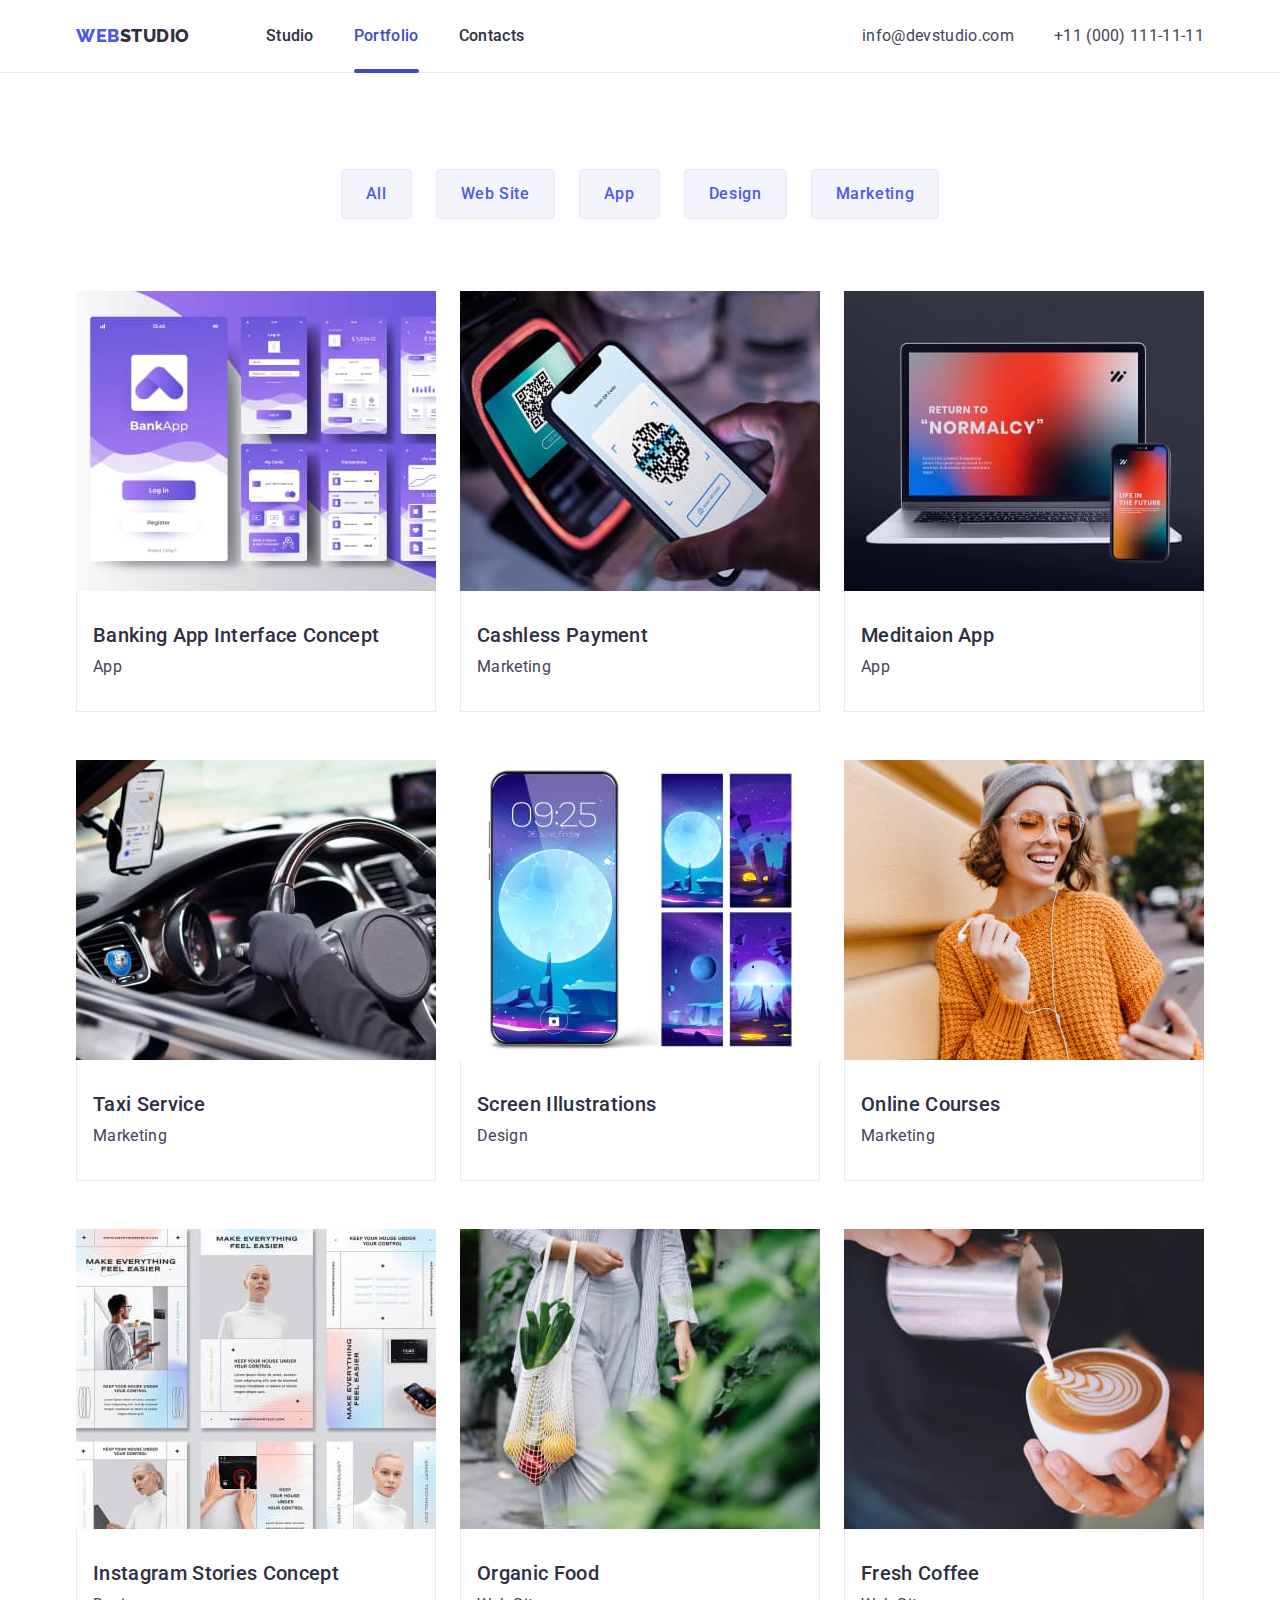
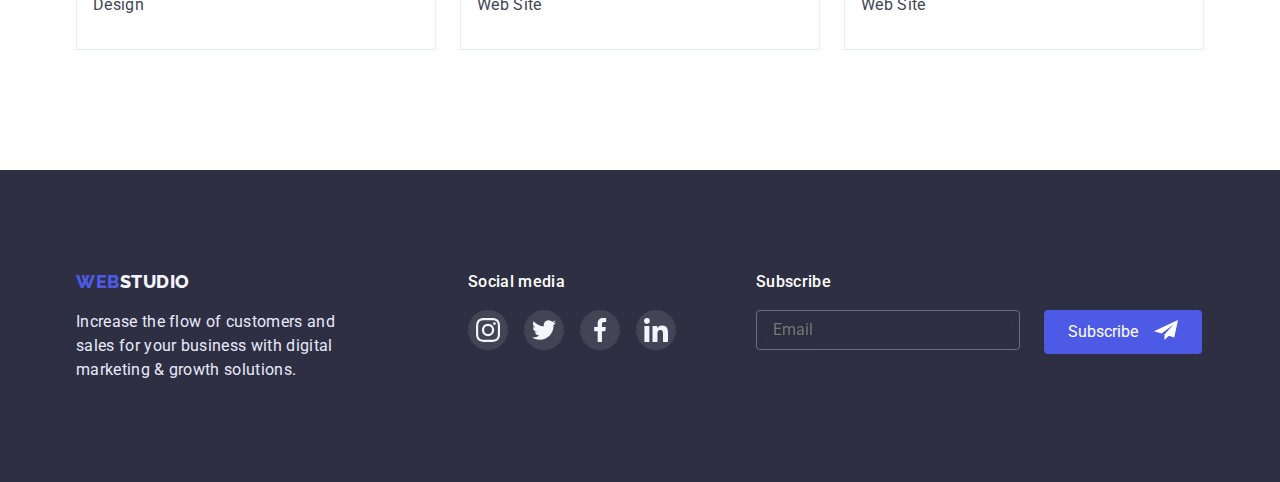
==== portfolio.html @ db81946d "Initial commit" ====
<!DOCTYPE html>
<html lang="en">
  <head>
    <meta charset="UTF-8" />
    <meta http-equiv="X-UA-Compatible" content="IE=edge" />
    <meta name="viewport" content="width=device-width, initial-scale=1.0" />

    <title>Портфоліо</title>

    <!---------- Google Fonts - Roboto, Raleway  ---------->
    <link rel="preconnect" href="https://fonts.googleapis.com" />
    <link rel="preconnect" href="https://fonts.gstatic.com" crossorigin />
    <link
      href="https://fonts.googleapis.com/css2?family=Raleway:wght@800&family=Roboto:wght@400;500;700;900&display=swap"
      rel="stylesheet"
    />
    <!---------- Modern Normalize ---------->
    <link
      rel="stylesheet"
      href="https://cdnjs.cloudflare.com/ajax/libs/modern-normalize/1.1.0/modern-normalize.css"
      integrity="sha512-Y0MM+V6ymRKN2zStTqzQ227DWhhp4Mzdo6gnlRnuaNCbc+YN/ZH0sBCLTM4M0oSy9c9VKiCvd4Jk44aCLrNS5Q=="
      crossorigin="anonymous"
      referrerpolicy="no-referrer"
    />

    <link rel="stylesheet" href="./css/styles.css" />
  </head>
  <body>
    <!---------- Navigation ---------->
    <header class="header">
      <div class="container header-container">
        <nav class="nav">
          <a class="nav-logo link" href="./index.html"
            ><span>Web</span>Studio</a
          >
          <ul class="site-nav list">
            <li><a class="link" href="./index.html">Studio</a></li>
            <li>
              <a class="link current" href="./portfolio.html">Portfolio</a>
            </li>
            <li><a class="link" href="">Contacts</a></li>
          </ul>
        </nav>
        <address class="address">
          <ul class="contacts list">
            <li>
              <a class="link" href="mailto:info@devstudio.com"
                >info@devstudio.com</a
              >
            </li>
            <li>
              <a class="link" href="tel:+110001111111">+11 (000) 111-11-11</a>
            </li>
          </ul>
        </address>
      </div>
    </header>
    <main>
      <!---------- Filter-Projects ---------->
      <section class="portfolio">
        <div class="container portfolio-container">
          <h1 class="visually-hidden section-title">Projects</h1>
          <!---------- Filter ---------->
          <ul class="btn-list list">
            <li class="btn-item">
              <button class="button secondary" type="button">All</button>
            </li>

            <li class="btn-item">
              <button class="button secondary" type="button">Web Site</button>
            </li>

            <li class="btn-item">
              <button class="button secondary" type="button">App</button>
            </li>

            <li class="btn-item">
              <button class="button secondary" type="button">Design</button>
            </li>

            <li class="btn-item">
              <button class="button secondary" type="button">Marketing</button>
            </li>
          </ul>
          <!---------- Projects ---------->
          <ul class="project-list list">
            <li class="item">
              <a class="link" href="">
                <div class="wrap">
                  <img
                    src="./images/portfolio/portfolio-1.jpg"
                    alt="Banking App Interface Concept"
                    width="360"
                  />
                  <p class="wrap-text">
                    14 Stylish and User-Friendly App Design Concepts · Task
                    Manager App · Calorie Tracker App · Exotic Fruit Ecommerce
                    App · Cloud Storage App
                  </p>
                </div>

                <div class="img-info">
                  <h2 class="title">Banking App Interface Concept</h2>
                  <p class="text">App</p>
                </div></a
              >
            </li>

            <li class="item">
              <a class="link" href="">
                <div class="wrap">
                  <img
                    src="./images/portfolio/portfolio-2.jpg"
                    alt="Cashless Payment"
                    width="360"
                  />
                  <p class="wrap-text">
                    14 Stylish and User-Friendly App Design Concepts · Task
                    Manager App · Calorie Tracker App · Exotic Fruit Ecommerce
                    App · Cloud Storage App
                  </p>
                </div>

                <div class="img-info">
                  <h2 class="title">Cashless Payment</h2>
                  <p class="text">Marketing</p>
                </div></a
              >
            </li>

            <li class="item">
              <a class="link" href="">
                <div class="wrap">
                  <img
                    src="./images/portfolio/portfolio-3.jpg"
                    alt="Meditaion App"
                    width="360"
                  />
                  <p class="wrap-text">
                    14 Stylish and User-Friendly App Design Concepts · Task
                    Manager App · Calorie Tracker App · Exotic Fruit Ecommerce
                    App · Cloud Storage App
                  </p>
                </div>

                <div class="img-info">
                  <h2 class="title">Meditaion App</h2>
                  <p class="text">App</p>
                </div></a
              >
            </li>

            <li class="item">
              <a class="link" href="">
                <div class="wrap">
                  <img
                    src="./images/portfolio/portfolio-4.jpg"
                    alt="Taxi Service"
                    width="360"
                  />
                  <p class="wrap-text">
                    14 Stylish and User-Friendly App Design Concepts · Task
                    Manager App · Calorie Tracker App · Exotic Fruit Ecommerce
                    App · Cloud Storage App
                  </p>
                </div>

                <div class="img-info">
                  <h2 class="title">Taxi Service</h2>
                  <p class="text">Marketing</p>
                </div></a
              >
            </li>

            <li class="item">
              <a class="link" href="">
                <div class="wrap">
                  <img
                    src="./images/portfolio/portfolio-5.jpg"
                    alt="Screen Illustrations"
                    width="360"
                  />
                  <p class="wrap-text">
                    14 Stylish and User-Friendly App Design Concepts · Task
                    Manager App · Calorie Tracker App · Exotic Fruit Ecommerce
                    App · Cloud Storage App
                  </p>
                </div>

                <div class="img-info">
                  <h2 class="title">Screen Illustrations</h2>
                  <p class="text">Design</p>
                </div></a
              >
            </li>

            <li class="item">
              <a class="link" href="">
                <div class="wrap">
                  <img
                    src="./images/portfolio/portfolio-6.jpg"
                    alt="Online Courses"
                    width="360"
                  />
                  <p class="wrap-text">
                    14 Stylish and User-Friendly App Design Concepts · Task
                    Manager App · Calorie Tracker App · Exotic Fruit Ecommerce
                    App · Cloud Storage App
                  </p>
                </div>

                <div class="img-info">
                  <h2 class="title">Online Courses</h2>
                  <p class="text">Marketing</p>
                </div></a
              >
            </li>

            <li class="item">
              <a class="link" href="">
                <div class="wrap">
                  <img
                    src="./images/portfolio/portfolio-7.jpg"
                    alt="Instagram Stories Concept"
                    width="360"
                  />
                  <p class="wrap-text">
                    14 Stylish and User-Friendly App Design Concepts · Task
                    Manager App · Calorie Tracker App · Exotic Fruit Ecommerce
                    App · Cloud Storage App
                  </p>
                </div>

                <div class="img-info">
                  <h2 class="title">Instagram Stories Concept</h2>
                  <p class="text">Design</p>
                </div></a
              >
            </li>

            <li class="item">
              <a class="link" href="">
                <div class="wrap">
                  <img
                    src="./images/portfolio/portfolio-8.jpg"
                    alt="Organic Food"
                    width="360"
                  />
                  <p class="wrap-text">
                    14 Stylish and User-Friendly App Design Concepts · Task
                    Manager App · Calorie Tracker App · Exotic Fruit Ecommerce
                    App · Cloud Storage App
                  </p>
                </div>

                <div class="img-info">
                  <h2 class="title">Organic Food</h2>
                  <p class="text">Web Site</p>
                </div></a
              >
            </li>

            <li class="item">
              <a class="link" href="">
                <div class="wrap">
                  <img
                    src="./images/portfolio/portfolio-9.jpg"
                    alt="Fresh Coffee"
                    width="360"
                  />
                  <p class="wrap-text">
                    14 Stylish and User-Friendly App Design Concepts · Task
                    Manager App · Calorie Tracker App · Exotic Fruit Ecommerce
                    App · Cloud Storage App
                  </p>
                </div>

                <div class="img-info">
                  <h2 class="title">Fresh Coffee</h2>
                  <p class="text">Web Site</p>
                </div></a
              >
            </li>
          </ul>
        </div>
      </section>
    </main>
    <!---------- Footer ---------->
    <footer class="footer">
      <div class="container footer-container">
        <div>
          <a href="./index.html" class="footer-logo link"
            ><span>Web</span>Studio</a
          >
          <p class="text">
            Increase the flow of customers and sales for your business with
            digital marketing & growth solutions.
          </p>
        </div>
        <!-- Social Meadi -->
        <div>
          <p class="footer-title">Social media</p>

          <ul class="soc-list-footer list">
            <li class="soc-item">
              <a class="link" href="">
                <svg class="icon-soc" width="24" height="24">
                  <use href="./images/icons.svg#icon-instagram-2"></use>
                </svg>
              </a>
            </li>

            <li class="soc-item">
              <a class="link" href="">
                <svg class="icon-soc" width="24" height="24">
                  <use href="./images/icons.svg#icon-twitter-1"></use>
                </svg>
              </a>
            </li>

            <li class="soc-item">
              <a class="link" href="">
                <svg class="icon-soc" width="24" height="24">
                  <use href="./images/icons.svg#icon-facebook-1"></use>
                </svg>
              </a>
            </li>

            <li class="soc-item">
              <a class="link" href="">
                <svg class="icon-soc" width="24" height="24">
                  <use href="./images/icons.svg#icon-linkedin"></use>
                </svg>
              </a>
            </li>
          </ul>
        </div>
        <!-- Subscrible -->
        <div>
          <form>
            <p class="footer-title">Subscribe</p>
            <label for="email-contact"></label>
            <div class="footer-form">
              <input
                class="footer-contacts"
                type="email"
                id="email-contact"
                placeholder="Email"
                required
              />
              <!-- Button -->
              <button class="footer-btn" type="submit">
                Subscribe
                <span>
                  <svg class="icon-contacts" width="24" height="24">
                    <use href="./images/icons.svg#icon-telegram"></use>
                  </svg>
                </span>
              </button>
            </div>
          </form>
        </div>
      </div>
    </footer>
  </body>
</html>
---- css/styles.css ----
/* Root */
:root {
  /* ----- Active button color ----- */
  --active-color: #404bbf;
  /* --------- Logo color ---------- */
  --logo-color: #4d5ae5;
  --logo-color-one: #2e2f42;
  --logo-color-two: #f4f4fd;
  /* ---------- Nav color ---------- */
  --nav-color: #2e2f42;
  --address-color: #434455;
  /* ----- Button service color ---- */
  --button-studio-color: #ffffff;
  --button-studio-background-color: #4d5ae5;
  --modal-windows: #fcfcfc;
  --modal-close: #e7e9fc;
  --modal-close-active: #404bbf;
  /* ----- Button filter color ----- */
  --button-portfolio-color: #4d5ae5;
  --button-portfolio-background: #f4f4fd;
  --button-portfolio-active-color: #ffffff;
  --border-color: #e7e9fc;
  /* -------- Content color -------- */
  --title-color: #ffffff;
  --title-text-color: #2e2f42;
  --background-team-color: #f4f4fd;
  --background-footer-color: #2e2f42;
  --primary-text-color: #434455;
  --team-list-background: #ffffff;
  --footer-text-color: #e7e9fc;
  --soc-icon-color: #f4f4fd;
  --soc-link-bg: #4d5ae5;
  --customers-br-color: #8e8f99;
  /* Modal */
  --modal-icon-color: #2e2f42;
  --modal-color: #4d5ae5;
  --modal-text-color: #8e8f99;
  /* Animations */
  --anim-duration: 250ms;
  --anim-timing: cubic-bezier(0.4, 0, 0.2, 1);
}

/* ---------- Hidden ---------- */
.visually-hidden {
  position: absolute;
  white-space: nowrap;
  width: 1px;
  height: 1px;
  overflow: hidden;
  border: 0;
  padding: 0;
  clip: rect(0 0 0 0);
  clip-path: inset(50%);
  margin: -1px;
}

/* ----- Studio - Portfolio - Style ----- */
body {
  font-family: 'Roboto', sans-serif;
  color: var(--primary-text-color);
  font-size: 16px;
  line-height: 1.5;
  letter-spacing: 0.02em;
}

p,
h1,
h2,
h3,
h4,
h5,
h6 {
  margin: 0;
}

ul {
  margin: 0;
  padding-left: 0;
}

img {
  display: block;
  height: auto;
  max-width: 100%;
}

.link {
  text-decoration: none;
}

.list {
  list-style: none;
}

/* ----- Studio-Portfolio text styles -----*/
.section-title {
  font-weight: 700;
  font-size: 36px;
  line-height: 1.1;
  text-align: center;
  text-transform: capitalize;
  color: var(--title-text-color);
  margin-bottom: 72px;
}

.title {
  font-weight: 500;
  font-size: 20px;
  line-height: 1.2;
  color: var(--title-text-color);
  margin-bottom: 8px;
}

.text {
  color: var(--primary-text-color);
}

/*---------- Container ----------*/
.container {
  width: 1158px;
  padding: 0px 15px;
  margin: 0px auto;
}

/*---------- Header ----------*/
.header {
  padding-top: 24px;
  padding-bottom: 24px;
  border-bottom: 1px solid var(--border-color);
}

.header-container {
  display: flex;
  align-items: center;
}

.nav {
  display: flex;
  margin-right: auto;
}

/* ---------- logo-Nav ----------- */
.nav-logo > span {
  color: var(--logo-color);
}

.nav-logo {
  font-family: 'Raleway', sans-serif;
  text-transform: uppercase;
  display: flex;
  font-weight: 800;
  font-size: 18px;
  line-height: 1.33;
  letter-spacing: 0.03em;
  color: var(--logo-color-one);
  margin-right: 76px;
}

/* ---------- Navigation ---------- */
.site-nav {
  display: flex;
  font-weight: 500;
  gap: 40px;
}

.site-nav .link {
  display: inline-block;
  position: relative;
  color: var(--nav-color);
  transition-property: color;
  transition-duration: var(--anim-duration);
  transition-timing-function: var(--anim-timing);
}

.site-nav .link:hover,
.site-nav .link:focus,
.site-nav .link.current {
  color: var(--active-color);
}

.site-nav .current::after {
  position: absolute;
  content: '';
  width: 100%;
  height: 4px;
  left: 0px;
  top: 45px;
  background-color: var(--active-color);
  border-radius: 2px;
}
/* ---------- Address ---------- */
.contacts {
  font-style: normal;
  display: flex;
  gap: 40px;
}

.contacts .link {
  color: var(--address-color);
  transition-property: color;
  transition-duration: var(--anim-duration);
  transition-timing-function: var(--anim-timing);
}

.contacts .link:hover,
.contacts .link:focus {
  color: var(--active-color);
}

.contacts .link:active {
  color: var(--active-color);
}

/* ---------- Studio ---------- */
.hero {
  background-color: var(--background-footer-color);
  background-image: linear-gradient(
      rgba(46, 47, 66, 0.7),
      rgba(46, 47, 66, 0.7)
    ),
    url(../images/hero_background.jpg);
  background-repeat: no-repeat;
  background-position: center;
  background-size: cover;
  max-width: 1440px;
  margin-left: auto;
  margin-right: auto;
  padding-top: 188px;
  padding-bottom: 188px;
}

.hero-title {
  font-weight: 700;
  font-size: 56px;
  line-height: 1.1;
  text-align: center;
  margin: 0 auto;
  color: var(--title-color);
  width: 494px;
  margin-bottom: 48px;
}

/* ---------- Studio Button ---------- */
.button.primary {
  font-family: inherit;
  cursor: pointer;
  font-weight: 500;
  line-height: 1.5;
  letter-spacing: 0.04em;
  color: var(--button-studio-color);
  background-color: var(--button-studio-background-color);

  display: flex;
  justify-content: center;
  align-items: center;
  margin: 0 auto;
  border: none;
  width: 169px;
  height: 56px;

  box-shadow: 0px 4px 4px rgba(0, 0, 0, 0.15);
  border-radius: 4px;

  transition-property: background-color;
  transition-duration: var(--anim-duration);
  transition-timing-function: var(--anim-timing);
}

.button.primary:hover,
.button.primary:focus {
  background-color: var(--active-color);
}

/* ---------- Feature ----------- */
.feature {
  padding-top: 120px;
  padding-bottom: 120px;
}

.feature-container .list {
  display: flex;
  flex-wrap: wrap;
  gap: 24px;
}

.feature-list .item {
  width: 264px;
  flex-basis: calc((100% - 72px) / 4);
}

.icon-bg {
  display: flex;
  justify-content: center;
  align-items: center;
  border-radius: 4px;
  margin-bottom: 8px;
  width: 264px;
  height: 112px;
  background-color: var(--background-team-color);
}

/* ---------- Service ------------ */
.service {
  padding-bottom: 120px;
}

.service-container .list {
  display: flex;
  flex-wrap: wrap;
  gap: 24px;
}

.service-list .item {
  border: 1px solid var(--border-color);
  flex-basis: calc((100% - 48px) / 3);
}

/* ----------Our Team ----------- */
.team {
  background-color: var(--background-team-color);
  padding-top: 120px;
  padding-bottom: 120px;
}

.team .text {
  margin-bottom: 8px;
}

.team-list .item {
  background-color: var(--team-list-background);
}

.team-list .img-info {
  text-align: center;
  padding: 32px 16px;
}

.team-container .team-list {
  display: flex;
  flex-wrap: wrap;
  gap: 24px;
}

.team-list .item {
  box-shadow: 0px 1px 6px rgba(46, 47, 66, 0.08),
    0px 1px 1px rgba(46, 47, 66, 0.16), 0px 2px 1px rgba(46, 47, 66, 0.08);
  border-radius: 0px 0px 4px 4px;
  flex-basis: calc((100% - 72px) / 4);
}

/* ---------- Team Social Link ---------- */
.team .soc-list {
  display: flex;
  gap: 24px;
}

.team .soc-item {
  border-radius: 50%;
  background-color: var(--soc-link-bg);
  width: 40px;
  height: 40px;

  transition-property: background-color;
  transition-duration: var(--anim-duration);
  transition-timing-function: var(--anim-timing);
}

.team .link {
  display: flex;
  justify-content: center;
  align-items: center;
  width: 100%;
  height: 100%;
  color: var(--soc-icon-color);
}

.icon-soc-team {
  fill: currentColor;
}

.team .soc-item:focus,
.team .soc-item:hover {
  background-color: var(--active-color);
}

/* ---------- Customers ----------  */
.customers {
  padding-top: 130px;
  padding-bottom: 120px;
}

.customers .section-title {
  margin-bottom: 72px;
}

.customers-container .list {
  display: flex;
  flex-wrap: wrap;
  gap: 24px;
}

.customers-container .item {
  width: calc((100% - 120px) / 6);
}

.customers-container .link {
  display: flex;
  justify-content: center;
  align-items: center;
  width: 168px;
  height: 88px;
  border: 1px solid var(--customers-br-color);
  border-radius: 4px;
  color: var(--customers-br-color);

  transition-property: color, border;
  transition-duration: var(--anim-duration);
  transition-timing-function: var(--anim-timing);
}

.customers-container .icon-company {
  fill: currentColor;
}

.customers-container .link:focus,
.customers-container .link:hover {
  border-color: var(--active-color);
  color: var(--active-color);
}

/* ---------- Portfolio ---------- */
.portfolio {
  padding-top: 96px;
  padding-bottom: 120px;
}

.portfolio-container .btn-list {
  display: flex;
  justify-content: center;
  gap: 24px;
}

/* ---------- Portfolio Buttons ----------*/
.button.secondary {
  font-family: inherit;
  cursor: pointer;
  font-weight: 500;
  letter-spacing: 0.04em;
  color: var(--button-portfolio-color);
  background-color: var(--button-portfolio-background);
  padding: 12px 24px;
  line-height: 1.5;
  border: 1px solid var(--border-color);
  border-radius: 4px;

  transition-property: background-color, color, border;
  transition-duration: var(--anim-duration);
  transition-timing-function: var(--anim-timing);
}

.button.secondary:hover,
.button.secondary:focus {
  color: var(--button-portfolio-active-color);
  background-color: var(--active-color);
  border: 1px solid var(--active-color);
  box-shadow: 0px 3px 1px rgba(0, 0, 0, 0.1), 0px 2px 1px rgba(0, 0, 0, 0.08),
    0px 2px 2px rgba(0, 0, 0, 0.12);
}

.btn-list {
  margin-bottom: 72px;
}

/* ---------- Projects ---------- */
.project-list .img-info {
  padding: 32px 16px;
  border: 1px solid var(--border-color);
  border-top: none;
}

.portfolio-container .project-list {
  display: flex;
  flex-wrap: wrap;
  row-gap: 48px;
  column-gap: 24px;
}

.project-list .item {
  position: relative;
  flex-basis: calc((100% - 48px) / 3);
}

.project-list .link:focus,
.project-list .link:hover {
  display: block;
  box-shadow: 0px 1px 6px rgba(46, 47, 66, 0.08),
    0px 1px 1px rgba(46, 47, 66, 0.16), 0px 2px 1px rgba(46, 47, 66, 0.08);
}

/* Wrap-Text */
.project-list .item:hover .wrap-text {
  transform: translateY(0);
}

.project-list .wrap {
  position: relative;
  overflow: hidden;
}

.project-list .wrap-text {
  position: absolute;
  font-size: 16px;
  line-height: 1.5;
  letter-spacing: 0.02em;
  color: #f4f4fd;
  background-color: #4d5ae5;
  top: 0;
  height: 100%;
  padding: 40px 32px;

  transform: translateY(100%);
  transition-property: transform;
  transition-duration: var(--anim-duration);
  transition-timing-function: var(--anim-timing);
  overflow: auto;
}

/* Footer-container */
.footer {
  background-color: var(--background-footer-color);
  padding-top: 100px;
  padding-bottom: 100px;
}

.footer-container {
  display: flex;
}

/* ----------- Logo-Footer ---------- */
.footer-logo > span {
  color: var(--logo-color);
}

.footer-logo {
  font-family: 'Raleway';
  text-transform: uppercase;
  display: flex;
  font-weight: 800;
  font-size: 18px;
  line-height: 1.33;
  letter-spacing: 0.03em;
  color: var(--logo-color-two);
  margin-bottom: 16px;
}

/* ---------- Text-info ---------- */
.footer .text {
  width: 264px;
  color: var(--footer-text-color);
  margin-right: 128px;
}

.footer-title {
  font-weight: 500;
  letter-spacing: 0.02em;
  color: var(--title-color);
  margin-bottom: 16px;
}

/* ---------- Social-link ---------- */
.footer .soc-list-footer {
  display: flex;
  gap: 16px;
  margin-right: 80px;
}

.footer .soc-item {
  border-radius: 50%;
  background-color: rgba(255, 255, 255, 0.1);
  width: 40px;
  height: 40px;

  transition-property: background-color;
  transition-duration: var(--anim-duration);
  transition-timing-function: var(--anim-timing);
}

.soc-list-footer .link {
  display: flex;
  justify-content: center;
  align-items: center;
  width: 100%;
  height: 100%;
  color: var(--soc-icon-color);
}

.icon-soc {
  fill: currentColor;
}

.footer .soc-item:focus,
.footer .soc-item:hover {
  background: #31d0aa;
}

.footer-form {
  display: flex;
}
.footer-contacts {
  background-color: transparent;
  width: 264px;
  height: 40px;
  border: 1px solid rgba(255, 255, 255, 0.3);
  filter: drop-shadow(0px 4px 4px rgba(0, 0, 0, 0.15));
  border-radius: 4px;
  outline: transparent;
  color: var(--title-color);
  padding: 8px 16px;

  margin-right: 24px;
}

.footer-btn {
  display: flex;
  align-items: center;
  padding: 8px 24px;
  gap: 16px;
  background: #4d5ae5;
  border-radius: 4px;
  border: none;
  color: var(--button-studio-color);
  transition-property: background-color;
  transition-duration: var(--anim-duration);
  transition-timing-function: var(--anim-timing);
}

.icon-contacts {
  fill: var(--button-studio-color);
}

.footer-btn:focus,
.footer-btn:hover {
  background-color: var(--active-color);
}

/* ---------- Backdrop-Modal ---------- */
.backdrop {
  position: fixed;
  top: 0;
  width: 100%;
  height: 100%;
  background: rgba(46, 47, 66, 0.4);

  transition-property: opacity, visibility;
  transition-duration: var(--anim-duration);
  transition-timing-function: var(--anim-timing);
}

.modal {
  position: absolute;
  top: 50%;
  left: 50%;
  width: 408px;
  min-height: 576px;
  background-color: var(--modal-windows);
  box-shadow: 0px 1px 1px rgba(0, 0, 0, 0.14), 0px 1px 3px rgba(0, 0, 0, 0.12),
    0px 2px 1px rgba(0, 0, 0, 0.2);
  border-radius: 4px;
  padding: 24px;

  transform: translate(-50%, -50%);
  transition-property: transform;
  transition-duration: var(--anim-duration);
  transition-timing-function: var(--anim-timing);
}

.backdrop.is-hidden .modal {
  transform: translate(-180%, -50%);
}

/* ----- Modal-Close ----- */
.modal-close {
  width: 24px;
  height: 24px;
  background-color: var(--modal-close);
  border: 1px solid rgba(0, 0, 0, 0.1);
  border-radius: 50%;
  display: flex;
  align-items: center;
  justify-content: center;
  margin-left: auto;
  padding: 0;

  margin-bottom: 24px;
}

.modal-close-icon {
  fill: currentColor;
}

.modal-close:is(:focus, :hover) {
  cursor: pointer;
  color: var(--button-portfolio-active-color);
  background-color: var(--modal-close-active);

  transition-property: background-color, color;
  transition-duration: var(--anim-duration);
  transition-timing-function: var(--anim-timing);
}

.is-hidden {
  opacity: 0;
  visibility: hidden;
  pointer-events: none;
}

/* ----- Modal Form ----- */
.modal-form {
  display: flex;
  flex-direction: column;
}

.modal-title {
  font-weight: 500;
  text-align: center;
  color: var(--title-text-color);
  margin-bottom: 16px;
}

.text-input {
  display: inline-block;
  font-size: 12px;
  line-height: 1.16;
  letter-spacing: 0.01em;
  color: var(--modal-text-color);
  margin-bottom: 4px;
}

.modal-wrap {
  position: relative;
  display: block;
  margin-bottom: 8px;
}

.modal-input {
  width: 100%;
  height: 40px;
  border: 1px solid rgba(33, 33, 33, 0.2);
  border-radius: 4px;
  background-color: transparent;
  padding-left: 38px;
  outline: none;
  transition-property: border;
  transition-duration: var(--anim-duration);
  transition-timing-function: var(--anim-timing);
}

.modal-input:focus {
  border: 1px solid var(--modal-color);
}

.modal-input:focus + .icon-input {
  fill: var(--modal-color);
}

.icon-input {
  position: absolute;
  left: 16px;
  top: 50%;
  transform: translateY(-50%);
  cursor: pointer;
  fill: var(--modal-icon-color);
}

.textarea-comment {
  height: 120px;
  resize: none;
  padding: 8px 12px;
  font-size: 12px;
  line-height: 1.16;
  letter-spacing: 0.04em;
  outline: transparent;
}

.textarea-comment::placeholder {
  color: rgba(117, 117, 117, 0.5);
}

.check-text {
  display: flex;
  align-items: center;
  font-size: 12px;
  line-height: 1.16;
  letter-spacing: 0.04em;
  color: #757575;
}

.check-text span {
  display: flex;
  align-items: center;
  justify-content: center;
  width: 16px;
  height: 16px;
  border: 1.25px solid #2e2f42;
  border-radius: 2px;
  margin-right: 8px;
  fill: transparent;
}
.input-check:checked + .check-text span {
  background-color: var(--active-color);
  border: none;
  fill: #f4f4fd;
}

.check-link {
  margin-left: 3px;
}

/* ----- Modal Form Button ----- */
.form-btn {
  font-family: inherit;
  cursor: pointer;
  font-weight: 500;
  letter-spacing: 0.04em;
  color: var(--button-studio-color);
  background-color: var(--button-studio-background-color);

  display: flex;
  justify-content: center;
  align-items: center;
  margin: 24px auto 0;
  border: none;
  width: 169px;
  height: 56px;

  box-shadow: 0px 4px 4px rgba(0, 0, 0, 0.15);
  border-radius: 4px;

  transition-property: background-color;
  transition-duration: var(--anim-duration);
  transition-timing-function: var(--anim-timing);
}

.form-bnt:focus,
.form-btn:hover {
  background-color: var(--active-color);
}
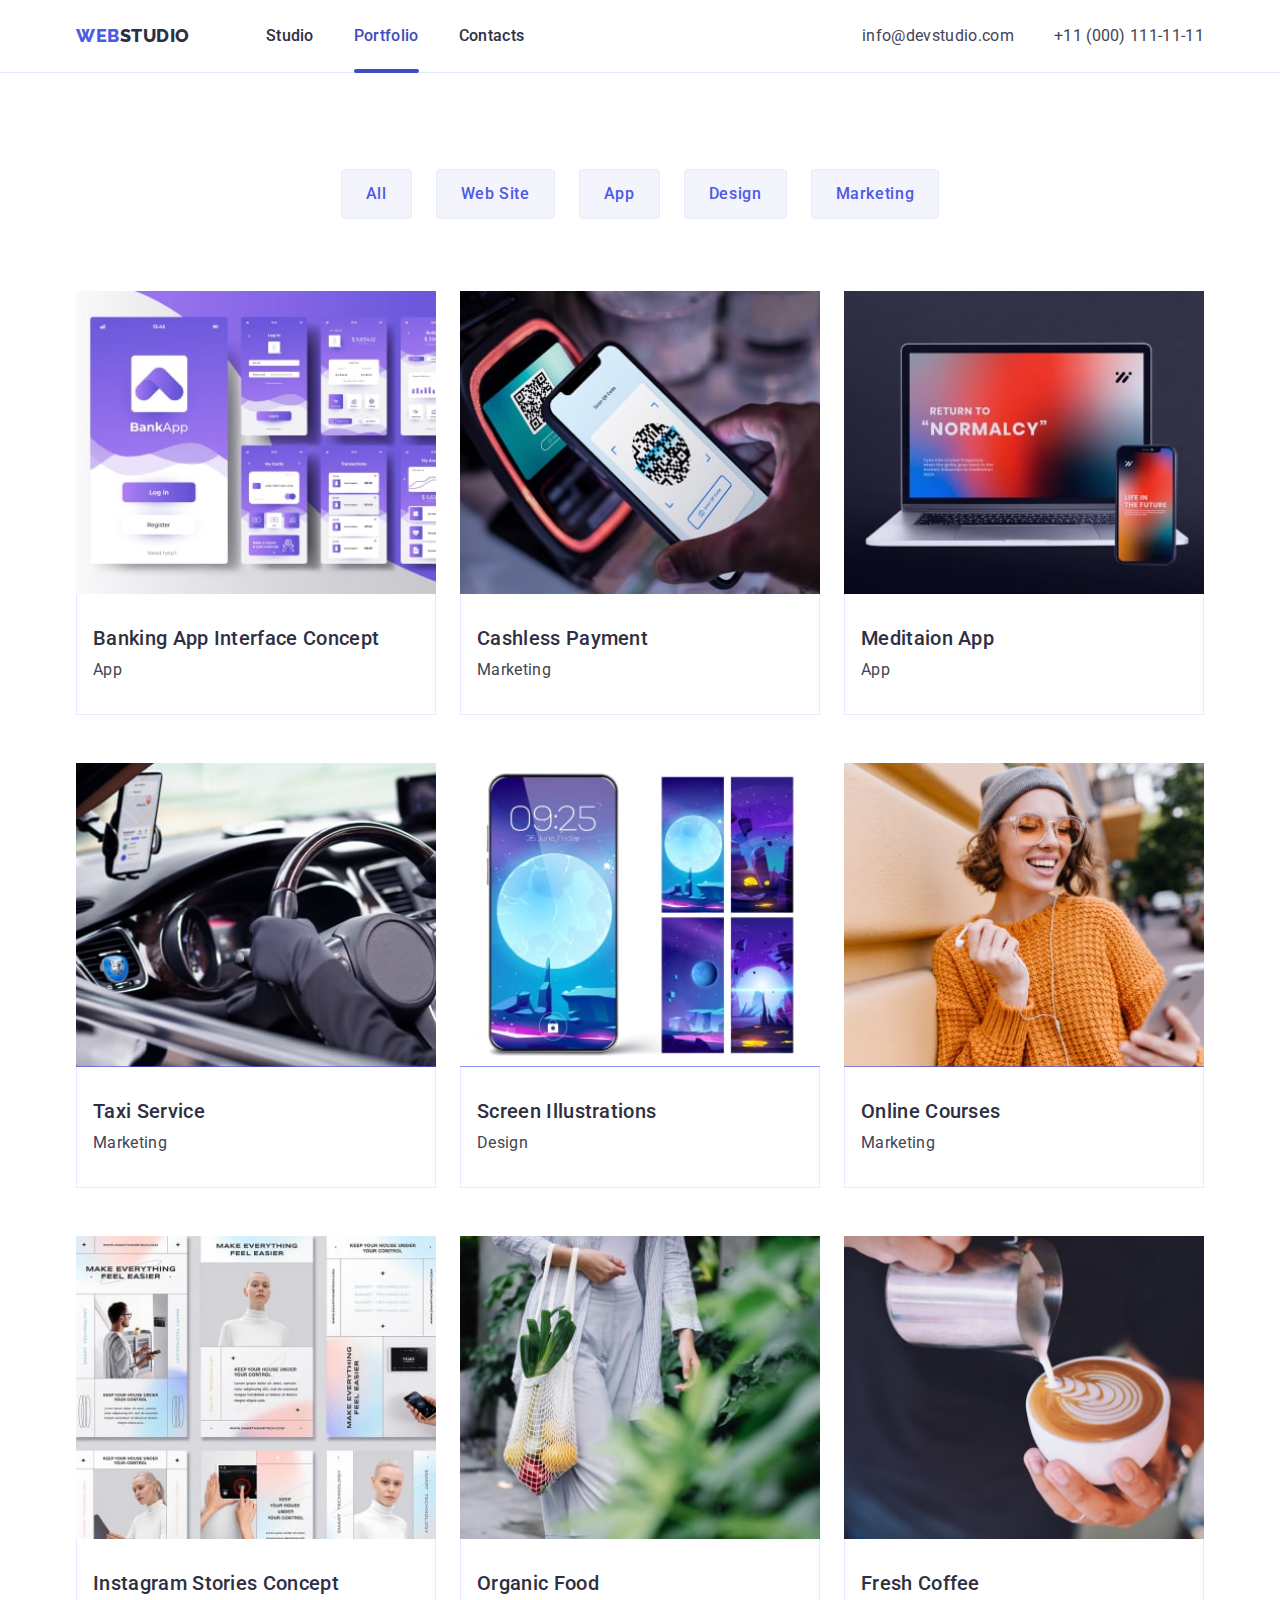
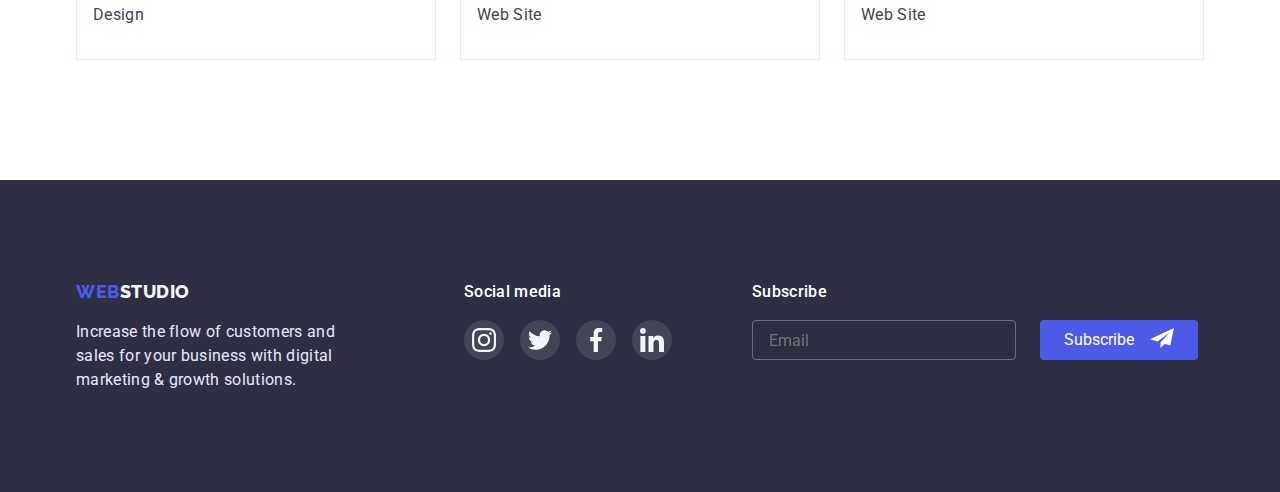
==== commit 83eac8f3: "#	new file:   css/media.css #	modified:   css/styles.css #	new file:   images/hero_background_mobile" ====
--- a/portfolio.html
+++ b/portfolio.html
@@ -24,17 +24,26 @@
     />
 
     <link rel="stylesheet" href="./css/styles.css" />
+    <link rel="stylesheet" href="./css/media.css" />
   </head>
   <body>
     <!---------- Navigation ---------->
     <header class="header">
       <div class="container header-container">
         <nav class="nav">
-          <a class="nav-logo link" href="./index.html"
-            ><span>Web</span>Studio</a
+          <a href="./index.html" class="nav-logo link">
+            <span>Web</span>Studio</a
           >
+          <button type="button" class="mob-menu-open" data-mobile-open>
+            <svg class="icon-mobile" width="29.5" height="18.6">
+              <use href="./images/icons.svg#icon-mobile"></use>
+            </svg>
+          </button>
+
           <ul class="site-nav list">
-            <li><a class="link" href="./index.html">Studio</a></li>
+            <li>
+              <a class="link" href="./index.html">Studio</a>
+            </li>
             <li>
               <a class="link current" href="./portfolio.html">Portfolio</a>
             </li>
@@ -53,6 +62,76 @@
             </li>
           </ul>
         </address>
+      </div>
+      <!-- Mobile-Menu -->
+      <div class="mob-menu is-hidden" data-mobile>
+        <!-- Nav -->
+        <div class="mob-container">
+          <div>
+            <button type="button" class="mob-close" data-mobile-close>
+              <svg class="modal-close-icon" width="8" height="8">
+                <use href="./images/icons.svg#icon-close-black"></use>
+              </svg>
+            </button>
+            <ul class="mob-nav list">
+              <li>
+                <a class="link" href="./index.html">Studio</a>
+              </li>
+              <li>
+                <a class="link current" href="./portfolio.html">Portfolio</a>
+              </li>
+              <li><a class="link" href="">Contacts</a></li>
+            </ul>
+          </div>
+          <div>
+            <ul class="mob-contacts list">
+              <li class="item">
+                <a class="link tel" href="tel:+110001111111"
+                  >+11 (000) 111-11-11</a
+                >
+              </li>
+              <li class="item">
+                <a class="link mail" href="mailto:info@devstudio.com"
+                  >info@devstudio.com</a
+                >
+              </li>
+            </ul>
+
+            <ul class="mob-soc-list list">
+              <li class="mob-soc-item">
+                <a class="link" href="">
+                  <svg class="mob-icon-soc" width="24" height="24">
+                    <use href="./images/icons.svg#icon-instagram-2"></use>
+                  </svg>
+                </a>
+              </li>
+
+              <li class="mob-soc-item">
+                <a class="link" href="">
+                  <svg class="mob-icon-soc" width="24" height="24">
+                    <use href="./images/icons.svg#icon-twitter-1"></use>
+                  </svg>
+                </a>
+              </li>
+
+              <li class="mob-soc-item">
+                <a class="link" href="">
+                  <svg class="mob-icon-soc" width="24" height="24">
+                    <use href="./images/icons.svg#icon-facebook-1"></use>
+                  </svg>
+                </a>
+              </li>
+
+              <li class="mob-soc-item">
+                <a class="link" href="">
+                  <svg class="mob-icon-soc" width="24" height="24">
+                    <use href="./images/icons.svg#icon-linkedin"></use>
+                  </svg>
+                </a>
+              </li>
+            </ul>
+          </div>
+        </div>
       </div>
     </header>
     <main>
@@ -87,11 +166,34 @@
             <li class="item">
               <a class="link" href="">
                 <div class="wrap">
-                  <img
-                    src="./images/portfolio/portfolio-1.jpg"
-                    alt="Banking App Interface Concept"
-                    width="360"
-                  />
+                  <picture>
+                    <source
+                      srcset="
+                        ./images/portfolio/mobile/portfolio-mobile-1.jpg 1x,
+                        ./images/portfolio/mobile/portfolio-mobile-1.jpg 2x
+                      "
+                      media="(max-width: 767px)"
+                    />
+                    <source
+                      srcset="
+                        ./images/portfolio/tablet/portfolio-tablet-1.jpg 1x,
+                        ./images/portfolio/tablet/portfolio-tablet-1.jpg 2x
+                      "
+                      media="(min-width: 768px)"
+                    />
+                    <source
+                      srcset="
+                        ./images/portfolio/portfolio-1.jpg    1x,
+                        ./images/portfolio/portfolio-1-2x.jpg 2x
+                      "
+                      media="(min-width: 1200px)"
+                    />
+                    <img
+                      src="./images/portfolio/portfolio-1.jpg"
+                      alt="Banking App Interface Concept"
+                      width="360"
+                    />
+                  </picture>
                   <p class="wrap-text">
                     14 Stylish and User-Friendly App Design Concepts · Task
                     Manager App · Calorie Tracker App · Exotic Fruit Ecommerce
@@ -109,11 +211,34 @@
             <li class="item">
               <a class="link" href="">
                 <div class="wrap">
-                  <img
-                    src="./images/portfolio/portfolio-2.jpg"
-                    alt="Cashless Payment"
-                    width="360"
-                  />
+                  <picture>
+                    <source
+                      srcset="
+                        ./images/portfolio/mobile/portfolio-mobile-2.jpg    1x,
+                        ./images/portfolio/mobile/portfolio-mobile-2-2x.jpg 2x
+                      "
+                      media="(max-width: 767px)"
+                    />
+                    <source
+                      srcset="
+                        ./images/portfolio/tablet/portfolio-tablet-2.jpg    1x,
+                        ./images/portfolio/tablet/portfolio-tablet-2-2x.jpg 2x
+                      "
+                      media="(min-width: 768px)"
+                    />
+                    <source
+                      srcset="
+                        ./images/portfolio/portfolio-2.jpg    1x,
+                        ./images/portfolio/portfolio-2-2x.jpg 2x
+                      "
+                      media="(min-width: 1200px)"
+                    />
+                    <img
+                      src="./images/portfolio/portfolio-2.jpg"
+                      alt="Banking App Interface Concept"
+                      width="360"
+                    />
+                  </picture>
                   <p class="wrap-text">
                     14 Stylish and User-Friendly App Design Concepts · Task
                     Manager App · Calorie Tracker App · Exotic Fruit Ecommerce
@@ -131,11 +256,34 @@
             <li class="item">
               <a class="link" href="">
                 <div class="wrap">
-                  <img
-                    src="./images/portfolio/portfolio-3.jpg"
-                    alt="Meditaion App"
-                    width="360"
-                  />
+                  <picture>
+                    <source
+                      srcset="
+                        ./images/portfolio/mobile/portfolio-mobile-3.jpg    1x,
+                        ./images/portfolio/mobile/portfolio-mobile-3-2x.jpg 2x
+                      "
+                      media="(max-width: 767px)"
+                    />
+                    <source
+                      srcset="
+                        ./images/portfolio/tablet/portfolio-tablet-3.jpg    1x,
+                        ./images/portfolio/tablet/portfolio-tablet-3-2x.jpg 2x
+                      "
+                      media="(min-width: 768px)"
+                    />
+                    <source
+                      srcset="
+                        ./images/portfolio/portfolio-3.jpg    1x,
+                        ./images/portfolio/portfolio-3-2x.jpg 2x
+                      "
+                      media="(min-width: 1200px)"
+                    />
+                    <img
+                      src="./images/portfolio/portfolio-3.jpg"
+                      alt="Banking App Interface Concept"
+                      width="360"
+                    />
+                  </picture>
                   <p class="wrap-text">
                     14 Stylish and User-Friendly App Design Concepts · Task
                     Manager App · Calorie Tracker App · Exotic Fruit Ecommerce
@@ -153,11 +301,34 @@
             <li class="item">
               <a class="link" href="">
                 <div class="wrap">
-                  <img
-                    src="./images/portfolio/portfolio-4.jpg"
-                    alt="Taxi Service"
-                    width="360"
-                  />
+                  <picture>
+                    <source
+                      srcset="
+                        ./images/portfolio/mobile/portfolio-mobile-4.jpg    1x,
+                        ./images/portfolio/mobile/portfolio-mobile-4-2x.jpg 2x
+                      "
+                      media="(max-width: 767px)"
+                    />
+                    <source
+                      srcset="
+                        ./images/portfolio/tablet/portfolio-tablet-4.jpg    1x,
+                        ./images/portfolio/tablet/portfolio-tablet-4-2x.jpg 2x
+                      "
+                      media="(min-width: 768px)"
+                    />
+                    <source
+                      srcset="
+                        ./images/portfolio/portfolio-4.jpg    1x,
+                        ./images/portfolio/portfolio-4-2x.jpg 2x
+                      "
+                      media="(min-width: 1200px)"
+                    />
+                    <img
+                      src="./images/portfolio/portfolio-4.jpg"
+                      alt="Banking App Interface Concept"
+                      width="360"
+                    />
+                  </picture>
                   <p class="wrap-text">
                     14 Stylish and User-Friendly App Design Concepts · Task
                     Manager App · Calorie Tracker App · Exotic Fruit Ecommerce
@@ -175,11 +346,34 @@
             <li class="item">
               <a class="link" href="">
                 <div class="wrap">
-                  <img
-                    src="./images/portfolio/portfolio-5.jpg"
-                    alt="Screen Illustrations"
-                    width="360"
-                  />
+                  <picture>
+                    <source
+                      srcset="
+                        ./images/portfolio/mobile/portfolio-mobile-5.jpg    1x,
+                        ./images/portfolio/mobile/portfolio-mobile-5-2x.jpg 2x
+                      "
+                      media="(max-width: 767px)"
+                    />
+                    <source
+                      srcset="
+                        ./images/portfolio/tablet/portfolio-tablet-5.jpg    1x,
+                        ./images/portfolio/tablet/portfolio-tablet-5-2x.jpg 2x
+                      "
+                      media="(min-width: 768px)"
+                    />
+                    <source
+                      srcset="
+                        ./images/portfolio/portfolio-5.jpg    1x,
+                        ./images/portfolio/portfolio-5-2x.jpg 2x
+                      "
+                      media="(min-width: 1200px)"
+                    />
+                    <img
+                      src="./images/portfolio/portfolio-5.jpg"
+                      alt="Banking App Interface Concept"
+                      width="360"
+                    />
+                  </picture>
                   <p class="wrap-text">
                     14 Stylish and User-Friendly App Design Concepts · Task
                     Manager App · Calorie Tracker App · Exotic Fruit Ecommerce
@@ -197,11 +391,34 @@
             <li class="item">
               <a class="link" href="">
                 <div class="wrap">
-                  <img
-                    src="./images/portfolio/portfolio-6.jpg"
-                    alt="Online Courses"
-                    width="360"
-                  />
+                  <picture>
+                    <source
+                      srcset="
+                        ./images/portfolio/mobile/portfolio-mobile-6.jpg    1x,
+                        ./images/portfolio/mobile/portfolio-mobile-6-2x.jpg 2x
+                      "
+                      media="(max-width: 767px)"
+                    />
+                    <source
+                      srcset="
+                        ./images/portfolio/tablet/portfolio-tablet-6.jpg    1x,
+                        ./images/portfolio/tablet/portfolio-tablet-6-2x.jpg 2x
+                      "
+                      media="(min-width: 768px)"
+                    />
+                    <source
+                      srcset="
+                        ./images/portfolio/portfolio-6.jpg    1x,
+                        ./images/portfolio/portfolio-6-2x.jpg 2x
+                      "
+                      media="(min-width: 1200px)"
+                    />
+                    <img
+                      src="./images/portfolio/portfolio-6.jpg"
+                      alt="Banking App Interface Concept"
+                      width="360"
+                    />
+                  </picture>
                   <p class="wrap-text">
                     14 Stylish and User-Friendly App Design Concepts · Task
                     Manager App · Calorie Tracker App · Exotic Fruit Ecommerce
@@ -219,11 +436,34 @@
             <li class="item">
               <a class="link" href="">
                 <div class="wrap">
-                  <img
-                    src="./images/portfolio/portfolio-7.jpg"
-                    alt="Instagram Stories Concept"
-                    width="360"
-                  />
+                  <picture>
+                    <source
+                      srcset="
+                        ./images/portfolio/mobile/portfolio-mobile-7.jpg    1x,
+                        ./images/portfolio/mobile/portfolio-mobile-7-2x.jpg 2x
+                      "
+                      media="(max-width: 767px)"
+                    />
+                    <source
+                      srcset="
+                        ./images/portfolio/tablet/portfolio-tablet-7.jpg    1x,
+                        ./images/portfolio/tablet/portfolio-tablet-7-2x.jpg 2x
+                      "
+                      media="(min-width: 768px)"
+                    />
+                    <source
+                      srcset="
+                        ./images/portfolio/portfolio-7.jpg    1x,
+                        ./images/portfolio/portfolio-7-2x.jpg 2x
+                      "
+                      media="(min-width: 1200px)"
+                    />
+                    <img
+                      src="./images/portfolio/portfolio-7.jpg"
+                      alt="Banking App Interface Concept"
+                      width="360"
+                    />
+                  </picture>
                   <p class="wrap-text">
                     14 Stylish and User-Friendly App Design Concepts · Task
                     Manager App · Calorie Tracker App · Exotic Fruit Ecommerce
@@ -241,11 +481,34 @@
             <li class="item">
               <a class="link" href="">
                 <div class="wrap">
-                  <img
-                    src="./images/portfolio/portfolio-8.jpg"
-                    alt="Organic Food"
-                    width="360"
-                  />
+                  <picture>
+                    <source
+                      srcset="
+                        ./images/portfolio/mobile/portfolio-mobile-8.jpg    1x,
+                        ./images/portfolio/mobile/portfolio-mobile-8-2x.jpg 2x
+                      "
+                      media="(max-width: 767px)"
+                    />
+                    <source
+                      srcset="
+                        ./images/portfolio/tablet/portfolio-tablet-8.jpg    1x,
+                        ./images/portfolio/tablet/portfolio-tablet-8-2x.jpg 2x
+                      "
+                      media="(min-width: 768px)"
+                    />
+                    <source
+                      srcset="
+                        ./images/portfolio/portfolio-8.jpg    1x,
+                        ./images/portfolio/portfolio-8-2x.jpg 2x
+                      "
+                      media="(min-width: 1200px)"
+                    />
+                    <img
+                      src="./images/portfolio/portfolio-8.jpg"
+                      alt="Banking App Interface Concept"
+                      width="360"
+                    />
+                  </picture>
                   <p class="wrap-text">
                     14 Stylish and User-Friendly App Design Concepts · Task
                     Manager App · Calorie Tracker App · Exotic Fruit Ecommerce
@@ -263,11 +526,34 @@
             <li class="item">
               <a class="link" href="">
                 <div class="wrap">
-                  <img
-                    src="./images/portfolio/portfolio-9.jpg"
-                    alt="Fresh Coffee"
-                    width="360"
-                  />
+                  <picture>
+                    <source
+                      srcset="
+                        ./images/portfolio/mobile/portfolio-mobile-9.jpg    1x,
+                        ./images/portfolio/mobile/portfolio-mobile-9-2x.jpg 2x
+                      "
+                      media="(max-width: 767px)"
+                    />
+                    <source
+                      srcset="
+                        ./images/portfolio/tablet/portfolio-tablet-9.jpg    1x,
+                        ./images/portfolio/tablet/portfolio-tablet-9-2x.jpg 2x
+                      "
+                      media="(min-width: 768px)"
+                    />
+                    <source
+                      srcset="
+                        ./images/portfolio/portfolio-9.jpg    1x,
+                        ./images/portfolio/portfolio-9-2x.jpg 2x
+                      "
+                      media="(min-width: 1200px)"
+                    />
+                    <img
+                      src="./images/portfolio/portfolio-9.jpg"
+                      alt="Banking App Interface Concept"
+                      width="360"
+                    />
+                  </picture>
                   <p class="wrap-text">
                     14 Stylish and User-Friendly App Design Concepts · Task
                     Manager App · Calorie Tracker App · Exotic Fruit Ecommerce
@@ -362,5 +648,8 @@
         </div>
       </div>
     </footer>
+
+    <!-- Modal Mobile -->
+    <script src="./js/mobile-menu.js"></script>
   </body>
 </html>
--- a/css/styles.css
+++ b/css/styles.css
@@ -117,7 +117,7 @@
 
 /*---------- Container ----------*/
 .container {
-  width: 1158px;
+  width: 100%;
   padding: 0px 15px;
   margin: 0px auto;
 }
@@ -132,6 +132,7 @@
 .header-container {
   display: flex;
   align-items: center;
+  position: relative;
 }
 
 .nav {
@@ -157,8 +158,9 @@
 }
 
 /* ---------- Navigation ---------- */
+
 .site-nav {
-  display: flex;
+  display: none;
   font-weight: 500;
   gap: 40px;
 }
@@ -196,6 +198,7 @@
 }
 
 .contacts .link {
+  display: none;
   color: var(--address-color);
   transition-property: color;
   transition-duration: var(--anim-duration);
@@ -209,6 +212,143 @@
 
 .contacts .link:active {
   color: var(--active-color);
+}
+/* ---------- Mobile Menu ---------- */
+.mob-menu {
+  position: fixed;
+  display: flex;
+  justify-content: space-around;
+  top: 0;
+  width: 100%;
+  height: 100%;
+  background: #ffffff;
+  z-index: 1;
+}
+.mob-menu > .mob-container {
+  height: 100%;
+  display: flex;
+  flex-direction: column;
+  justify-content: space-between;
+}
+.mob-menu-open {
+  background-color: transparent;
+  border: none;
+  position: absolute;
+  right: 15px;
+}
+.icon-mobile {
+  stroke: #2e2f42;
+}
+.mob-close {
+  width: 24px;
+  height: 24px;
+  background-color: var(--modal-close);
+  border: 1px solid rgba(0, 0, 0, 0.1);
+  border-radius: 50%;
+  display: flex;
+  align-items: center;
+  justify-content: center;
+  margin-left: auto;
+  padding: 0;
+
+  margin-bottom: 32px;
+}
+.mob-close:is(:focus, :hover) {
+  cursor: pointer;
+  color: var(--button-portfolio-active-color);
+  background-color: var(--modal-close-active);
+
+  transition-property: background-color, color;
+  transition-duration: var(--anim-duration);
+  transition-timing-function: var(--anim-timing);
+}
+.mob-container {
+  padding: 24px;
+  max-width: 428px;
+}
+.mob-nav {
+  display: flex;
+  flex-direction: column;
+  gap: 40px;
+}
+.mob-nav .link {
+  font-weight: 700;
+  font-size: 36px;
+  line-height: 1.1;
+
+  display: inline-block;
+  color: var(--nav-color);
+  transition-property: color;
+  transition-duration: var(--anim-duration);
+  transition-timing-function: var(--anim-timing);
+}
+.mob-nav .link:hover,
+.mob-nav .link:focus,
+.mob-nav .link.current {
+  color: var(--active-color);
+}
+
+.mob-contacts {
+  display: flex;
+  flex-direction: column;
+  gap: 40px;
+
+  margin-bottom: 48px;
+}
+.mob-contacts .link {
+  color: var(--address-color);
+  transition-property: color;
+  transition-duration: var(--anim-duration);
+  transition-timing-function: var(--anim-timing);
+}
+
+.mob-contacts .link:hover,
+.mob-contacts .link:focus {
+  color: var(--active-color);
+}
+
+.mob-contacts .link:active {
+  color: var(--active-color);
+}
+.mob-contacts .tel {
+  font-weight: 700;
+  font-size: 36px;
+  line-height: 40px;
+}
+
+.mob-contacts .mail {
+  font-weight: 500;
+  font-size: 20px;
+  line-height: 24px;
+}
+.mob-soc-list {
+  display: flex;
+  gap: 56px;
+  flex-wrap: wrap;
+}
+.mob-soc-item {
+  border-radius: 50%;
+  background-color: var(--soc-link-bg);
+  width: 40px;
+  height: 40px;
+  transition-property: background-color;
+  transition-duration: var(--anim-duration);
+  transition-timing-function: var(--anim-timing);
+}
+.mob-soc-item .link {
+  display: flex;
+  justify-content: center;
+  align-items: center;
+  width: 100%;
+  height: 100%;
+  color: var(--soc-icon-color);
+}
+.mob-icon-soc {
+  fill: currentColor;
+}
+.mob-soc-item:focus,
+.mob-soc-item:hover {
+  background-color: var(--active-color);
 }
 
 /* ---------- Studio ---------- */
@@ -218,26 +358,37 @@
       rgba(46, 47, 66, 0.7),
       rgba(46, 47, 66, 0.7)
     ),
-    url(../images/hero_background.jpg);
+    url(../images/hero_background_mobile.jpg);
   background-repeat: no-repeat;
   background-position: center;
   background-size: cover;
-  max-width: 1440px;
+  max-width: 428px;
   margin-left: auto;
   margin-right: auto;
-  padding-top: 188px;
-  padding-bottom: 188px;
+  padding-top: 112px;
+  padding-bottom: 112px;
+}
+@media (min-device-pixel-ratio: 2),
+  (min-resolution: 192dpi),
+  (min-resolution: 2dppx) {
+  .hero {
+    background-image: linear-gradient(
+        rgba(46, 47, 66, 0.7),
+        rgba(46, 47, 66, 0.7)
+      ),
+      url(../images/hero_background_mobile_x2.jpg);
+  }
 }
 
 .hero-title {
   font-weight: 700;
-  font-size: 56px;
+  font-size: 36px;
   line-height: 1.1;
   text-align: center;
   margin: 0 auto;
   color: var(--title-color);
-  width: 494px;
-  margin-bottom: 48px;
+  max-width: 320px;
+  margin-bottom: 72px;
 }
 
 /* ---------- Studio Button ---------- */
@@ -273,34 +424,37 @@
 
 /* ---------- Feature ----------- */
 .feature {
-  padding-top: 120px;
-  padding-bottom: 120px;
+  padding-top: 96px;
+  padding-bottom: 96px;
+}
+
+.feature .title {
+  text-align: center;
+  font-weight: 700;
+  font-size: 36px;
+}
+
+.feature .text {
+  font-weight: 500;
 }
 
 .feature-container .list {
   display: flex;
   flex-wrap: wrap;
-  gap: 24px;
+  gap: 72px;
 }
 
 .feature-list .item {
-  width: 264px;
-  flex-basis: calc((100% - 72px) / 4);
+  width: 100%;
 }
 
 .icon-bg {
-  display: flex;
-  justify-content: center;
-  align-items: center;
-  border-radius: 4px;
-  margin-bottom: 8px;
-  width: 264px;
-  height: 112px;
-  background-color: var(--background-team-color);
+  display: none;
 }
 
 /* ---------- Service ------------ */
 .service {
+  display: none;
   padding-bottom: 120px;
 }
 
@@ -318,8 +472,8 @@
 /* ----------Our Team ----------- */
 .team {
   background-color: var(--background-team-color);
-  padding-top: 120px;
-  padding-bottom: 120px;
+  padding-top: 96px;
+  padding-bottom: 128px;
 }
 
 .team .text {
@@ -338,7 +492,8 @@
 .team-container .team-list {
   display: flex;
   flex-wrap: wrap;
-  gap: 24px;
+  justify-content: center;
+  gap: 72px;
 }
 
 .team-list .item {
@@ -385,8 +540,8 @@
 
 /* ---------- Customers ----------  */
 .customers {
-  padding-top: 130px;
-  padding-bottom: 120px;
+  padding-top: 96px;
+  padding-bottom: 96px;
 }
 
 .customers .section-title {
@@ -396,11 +551,8 @@
 .customers-container .list {
   display: flex;
   flex-wrap: wrap;
-  gap: 24px;
-}
-
-.customers-container .item {
-  width: calc((100% - 120px) / 6);
+  justify-content: center;
+  gap: 72px 16px;
 }
 
 .customers-container .link {
@@ -430,13 +582,14 @@
 
 /* ---------- Portfolio ---------- */
 .portfolio {
-  padding-top: 96px;
-  padding-bottom: 120px;
+  padding-top: 48px;
+  padding-bottom: 48px;
 }
 
 .portfolio-container .btn-list {
   display: flex;
-  justify-content: center;
+
+  flex-wrap: wrap;
   gap: 24px;
 }
 
@@ -468,7 +621,7 @@
 }
 
 .btn-list {
-  margin-bottom: 72px;
+  margin-bottom: 48px;
 }
 
 /* ---------- Projects ---------- */
@@ -481,13 +634,12 @@
 .portfolio-container .project-list {
   display: flex;
   flex-wrap: wrap;
-  row-gap: 48px;
-  column-gap: 24px;
+  justify-content: center;
+  gap: 48px;
 }
 
 .project-list .item {
   position: relative;
-  flex-basis: calc((100% - 48px) / 3);
 }
 
 .project-list .link:focus,
@@ -528,12 +680,13 @@
 /* Footer-container */
 .footer {
   background-color: var(--background-footer-color);
-  padding-top: 100px;
-  padding-bottom: 100px;
+  padding-top: 96px;
+  padding-bottom: 96px;
 }
 
 .footer-container {
   display: flex;
+  flex-direction: column;
 }
 
 /* ----------- Logo-Footer ---------- */
@@ -545,6 +698,7 @@
   font-family: 'Raleway';
   text-transform: uppercase;
   display: flex;
+  justify-content: center;
   font-weight: 800;
   font-size: 18px;
   line-height: 1.33;
@@ -555,9 +709,9 @@
 
 /* ---------- Text-info ---------- */
 .footer .text {
-  width: 264px;
+  width: 268px;
   color: var(--footer-text-color);
-  margin-right: 128px;
+  margin: 0 auto 72px;
 }
 
 .footer-title {
@@ -565,13 +719,15 @@
   letter-spacing: 0.02em;
   color: var(--title-color);
   margin-bottom: 16px;
+  text-align: center;
 }
 
 /* ---------- Social-link ---------- */
 .footer .soc-list-footer {
   display: flex;
   gap: 16px;
-  margin-right: 80px;
+  justify-content: center;
+  margin-bottom: 72px;
 }
 
 .footer .soc-item {
@@ -605,10 +761,12 @@
 
 .footer-form {
   display: flex;
+  justify-content: center;
+  flex-wrap: wrap;
 }
 .footer-contacts {
   background-color: transparent;
-  width: 264px;
+  width: 398px;
   height: 40px;
   border: 1px solid rgba(255, 255, 255, 0.3);
   filter: drop-shadow(0px 4px 4px rgba(0, 0, 0, 0.15));
@@ -617,7 +775,7 @@
   color: var(--title-color);
   padding: 8px 16px;
 
-  margin-right: 24px;
+  margin-bottom: 16px;
 }
 
 .footer-btn {
@@ -625,6 +783,7 @@
   align-items: center;
   padding: 8px 24px;
   gap: 16px;
+  height: 40px;
   background: #4d5ae5;
   border-radius: 4px;
   border: none;
@@ -660,8 +819,8 @@
   position: absolute;
   top: 50%;
   left: 50%;
-  width: 408px;
-  min-height: 576px;
+  width: 392px;
+  min-height: 586px;
   background-color: var(--modal-windows);
   box-shadow: 0px 1px 1px rgba(0, 0, 0, 0.14), 0px 1px 3px rgba(0, 0, 0, 0.12),
     0px 2px 1px rgba(0, 0, 0, 0.2);
--- a/css/media.css
+++ b/css/media.css
@@ -0,0 +1,274 @@
+/* ---------- Mobile Media ---------- */
+@media screen and (min-width: 480px) {
+  .container {
+    max-width: 428px;
+  }
+}
+/* ---------- Tablet Media ---------- */
+@media screen and (min-width: 768px) {
+  .container {
+    max-width: 768px;
+  }
+  .header {
+    padding-top: 24px;
+    padding-bottom: 12px;
+  }
+  .nav-logo {
+    margin-right: 123px;
+  }
+  .mob-menu-open {
+    display: none;
+  }
+  .site-nav {
+    display: flex;
+  }
+  .site-nav .current::after {
+    top: 34px;
+  }
+
+  .contacts .link {
+    display: flex;
+  }
+  .address .list {
+    flex-direction: column;
+    gap: 0;
+    line-height: 1.1;
+  }
+  .address .link {
+    font-size: 12px;
+  }
+
+  .hero {
+    background-image: linear-gradient(
+        rgba(46, 47, 66, 0.7),
+        rgba(46, 47, 66, 0.7)
+      ),
+      url(../images/hero_background_tablet.jpg);
+    max-width: 768px;
+    max-height: 436px;
+    padding-bottom: 108px;
+  }
+  @media (min-device-pixel-ratio: 2),
+    (min-resolution: 192dpi),
+    (min-resolution: 2dppx) {
+    .hero {
+      background-image: linear-gradient(
+          rgba(46, 47, 66, 0.7),
+          rgba(46, 47, 66, 0.7)
+        ),
+        url(../images/hero_background_tablet_x2.jpg);
+    }
+  }
+
+  .hero-title {
+    font-size: 56px;
+    max-width: 496px;
+    margin-bottom: 40px;
+  }
+
+  .feature .title {
+    text-align: left;
+  }
+  .feature .text {
+    width: 356px;
+  }
+  .feature-container {
+    display: flex;
+  }
+
+  .feature-container .list {
+    gap: 72px 24px;
+  }
+  .feature-list .item {
+    width: calc((100% - 24px) / 2);
+  }
+
+  .team {
+    padding-bottom: 104px;
+  }
+  .team-container .team-list {
+    gap: 64px 24px;
+  }
+  .customers-container .list {
+    gap: 72px 24px;
+  }
+
+  .portfolio {
+    padding-top: 64px;
+    padding-bottom: 96px;
+  }
+  .portfolio-container .btn-list {
+    justify-content: center;
+  }
+  .btn-list {
+    margin-bottom: 64px;
+  }
+  .portfolio-container .project-list {
+    display: flex;
+    flex-wrap: wrap;
+    gap: 72px 24px;
+    justify-content: normal;
+  }
+  .project-list .item {
+    flex-basis: calc((100% - 24px) / 2);
+  }
+
+  .footer-container {
+    flex-direction: row;
+    flex-wrap: wrap;
+    padding-left: 108px;
+  }
+  .footer-logo {
+    justify-content: normal;
+  }
+  .footer-title {
+    text-align: left;
+  }
+  .footer .text {
+    margin-right: 24px;
+  }
+  .modal {
+    width: 408px;
+  }
+  .footer-contacts {
+    margin-right: 24px;
+    width: 264px;
+  }
+}
+/* ---------- Desktop ----------- */
+@media screen and (min-width: 1200px) {
+  .container {
+    max-width: 1158px;
+  }
+  .header {
+    padding-bottom: 24px;
+  }
+  .nav-logo {
+    margin-right: 76px;
+  }
+  .site-nav .current::after {
+    top: 45px;
+  }
+  .address .list {
+    flex-direction: row;
+    gap: 40px;
+  }
+  .address .link {
+    font-size: 16px;
+  }
+  .hero {
+    background-image: linear-gradient(
+        rgba(46, 47, 66, 0.7),
+        rgba(46, 47, 66, 0.7)
+      ),
+      url(../images/hero_background.jpg);
+    max-width: 1440px;
+    max-height: none;
+    max-width: 1440px;
+    padding-top: 188px;
+    padding-bottom: 188px;
+  }
+  @media (min-device-pixel-ratio: 2),
+    (min-resolution: 192dpi),
+    (min-resolution: 2dppx) {
+    .hero {
+      background-image: linear-gradient(
+          rgba(46, 47, 66, 0.7),
+          rgba(46, 47, 66, 0.7)
+        ),
+        url(../images/hero_background_x2.jpg);
+    }
+  }
+  .hero-title {
+    margin-bottom: 48px;
+  }
+
+  .feature {
+    padding-top: 120px;
+    padding-bottom: 120px;
+  }
+  .feature .icon-bg {
+    display: flex;
+    justify-content: center;
+    align-items: center;
+    border-radius: 4px;
+    margin-bottom: 8px;
+    width: 264px;
+    height: 112px;
+    background-color: var(--background-team-color);
+  }
+
+  .feature-container .list {
+    gap: 24px;
+  }
+  .feature-list .item {
+    width: 264px;
+    flex-basis: calc((100% - 72px) / 4);
+  }
+  .feature .title {
+    font-weight: 500;
+    font-size: 20px;
+  }
+
+  .feature .text {
+    font-weight: 400;
+    font-size: 16px;
+    width: 264px;
+  }
+
+  .service {
+    display: flex;
+  }
+
+  .team {
+    padding-top: 120px;
+    padding-bottom: 120px;
+  }
+  .team-container .team-list {
+    gap: 24px;
+  }
+
+  .customers {
+    padding-top: 130px;
+    padding-bottom: 120px;
+  }
+  .customers-container .list {
+    gap: 24px;
+  }
+  .customers-container .item {
+    width: calc((100% - 120px) / 6);
+  }
+
+  .portfolio {
+    padding-top: 96px;
+    padding-bottom: 120px;
+  }
+  .btn-list {
+    margin-bottom: 72px;
+  }
+
+  .portfolio-container .project-list {
+    gap: 48px 24px;
+  }
+
+  .project-list .item {
+    flex-basis: calc((100% - 48px) / 3);
+  }
+  .footer {
+    padding-top: 100px;
+    padding-bottom: 100px;
+  }
+  .footer-container {
+    padding-left: 15px;
+  }
+  .footer .text {
+    margin: 0 120px 0 0;
+  }
+  .footer .soc-list-footer {
+    margin-bottom: 0;
+    margin-right: 80px;
+  }
+  .modal {
+    width: 408px;
+  }
+}
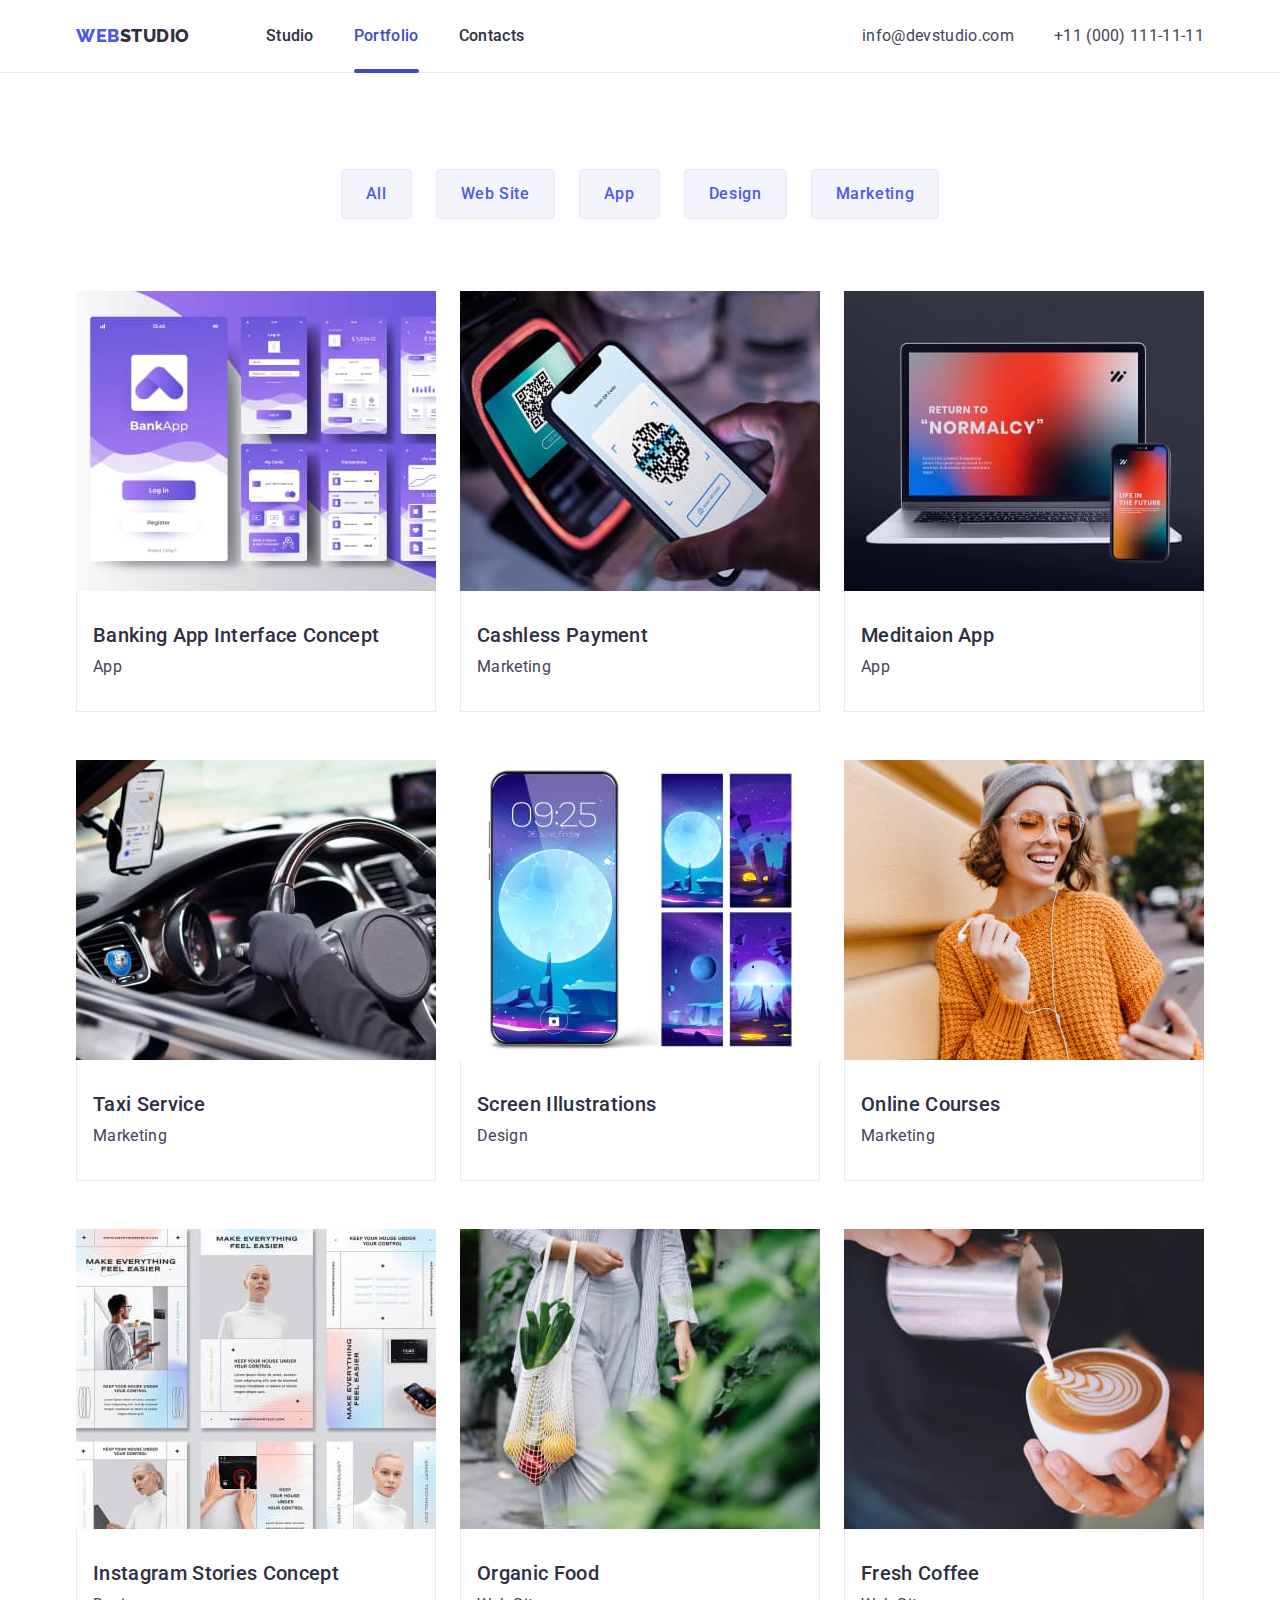
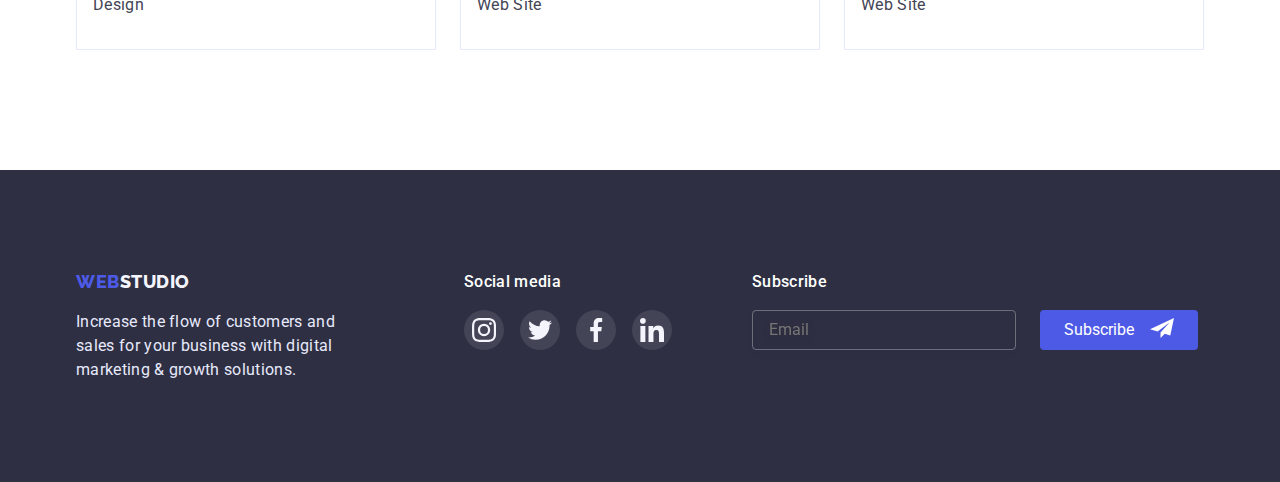
==== commit e250a007: "modified:   portfolio.html" ====
--- a/portfolio.html
+++ b/portfolio.html
@@ -5,7 +5,7 @@
     <meta http-equiv="X-UA-Compatible" content="IE=edge" />
     <meta name="viewport" content="width=device-width, initial-scale=1.0" />
 
-    <title>Портфоліо</title>
+    <title>Portfolio</title>
 
     <!---------- Google Fonts - Roboto, Raleway  ---------->
     <link rel="preconnect" href="https://fonts.googleapis.com" />
@@ -169,25 +169,25 @@
                   <picture>
                     <source
                       srcset="
-                        ./images/portfolio/mobile/portfolio-mobile-1.jpg 1x,
-                        ./images/portfolio/mobile/portfolio-mobile-1.jpg 2x
-                      "
-                      media="(max-width: 767px)"
-                    />
-                    <source
-                      srcset="
-                        ./images/portfolio/tablet/portfolio-tablet-1.jpg 1x,
-                        ./images/portfolio/tablet/portfolio-tablet-1.jpg 2x
-                      "
-                      media="(min-width: 768px)"
-                    />
-                    <source
-                      srcset="
                         ./images/portfolio/portfolio-1.jpg    1x,
                         ./images/portfolio/portfolio-1-2x.jpg 2x
                       "
                       media="(min-width: 1200px)"
                     />
+                    <source
+                      srcset="
+                        ./images/portfolio/tablet/portfolio-tablet-1.jpg    1x,
+                        ./images/portfolio/tablet/portfolio-tablet-1-2x.jpg 2x
+                      "
+                      media="(min-width: 768px)"
+                    />
+                    <source
+                      srcset="
+                        ./images/portfolio/mobile/portfolio-mobile-1.jpg    1x,
+                        ./images/portfolio/mobile/portfolio-mobile-1-2x.jpg 2x
+                      "
+                      media="(max-width: 767px)"
+                    />
                     <img
                       src="./images/portfolio/portfolio-1.jpg"
                       alt="Banking App Interface Concept"
@@ -214,25 +214,25 @@
                   <picture>
                     <source
                       srcset="
+                        ./images/portfolio/portfolio-2.jpg    1x,
+                        ./images/portfolio/portfolio-2-2x.jpg 2x
+                      "
+                      media="(min-width: 1200px)"
+                    />
+                    <source
+                      srcset="
+                        ./images/portfolio/tablet/portfolio-tablet-2.jpg    1x,
+                        ./images/portfolio/tablet/portfolio-tablet-2-2x.jpg 2x
+                      "
+                      media="(min-width: 768px)"
+                    />
+                    <source
+                      srcset="
                         ./images/portfolio/mobile/portfolio-mobile-2.jpg    1x,
                         ./images/portfolio/mobile/portfolio-mobile-2-2x.jpg 2x
                       "
                       media="(max-width: 767px)"
                     />
-                    <source
-                      srcset="
-                        ./images/portfolio/tablet/portfolio-tablet-2.jpg    1x,
-                        ./images/portfolio/tablet/portfolio-tablet-2-2x.jpg 2x
-                      "
-                      media="(min-width: 768px)"
-                    />
-                    <source
-                      srcset="
-                        ./images/portfolio/portfolio-2.jpg    1x,
-                        ./images/portfolio/portfolio-2-2x.jpg 2x
-                      "
-                      media="(min-width: 1200px)"
-                    />
                     <img
                       src="./images/portfolio/portfolio-2.jpg"
                       alt="Banking App Interface Concept"
@@ -259,25 +259,25 @@
                   <picture>
                     <source
                       srcset="
+                        ./images/portfolio/portfolio-3.jpg    1x,
+                        ./images/portfolio/portfolio-3-2x.jpg 2x
+                      "
+                      media="(min-width: 1200px)"
+                    />
+                    <source
+                      srcset="
+                        ./images/portfolio/tablet/portfolio-tablet-3.jpg    1x,
+                        ./images/portfolio/tablet/portfolio-tablet-3-2x.jpg 2x
+                      "
+                      media="(min-width: 768px)"
+                    />
+                    <source
+                      srcset="
                         ./images/portfolio/mobile/portfolio-mobile-3.jpg    1x,
                         ./images/portfolio/mobile/portfolio-mobile-3-2x.jpg 2x
                       "
                       media="(max-width: 767px)"
                     />
-                    <source
-                      srcset="
-                        ./images/portfolio/tablet/portfolio-tablet-3.jpg    1x,
-                        ./images/portfolio/tablet/portfolio-tablet-3-2x.jpg 2x
-                      "
-                      media="(min-width: 768px)"
-                    />
-                    <source
-                      srcset="
-                        ./images/portfolio/portfolio-3.jpg    1x,
-                        ./images/portfolio/portfolio-3-2x.jpg 2x
-                      "
-                      media="(min-width: 1200px)"
-                    />
                     <img
                       src="./images/portfolio/portfolio-3.jpg"
                       alt="Banking App Interface Concept"
@@ -304,25 +304,25 @@
                   <picture>
                     <source
                       srcset="
+                        ./images/portfolio/portfolio-4.jpg    1x,
+                        ./images/portfolio/portfolio-4-2x.jpg 2x
+                      "
+                      media="(min-width: 1200px)"
+                    />
+                    <source
+                      srcset="
+                        ./images/portfolio/tablet/portfolio-tablet-4.jpg    1x,
+                        ./images/portfolio/tablet/portfolio-tablet-4-2x.jpg 2x
+                      "
+                      media="(min-width: 768px)"
+                    />
+                    <source
+                      srcset="
                         ./images/portfolio/mobile/portfolio-mobile-4.jpg    1x,
                         ./images/portfolio/mobile/portfolio-mobile-4-2x.jpg 2x
                       "
                       media="(max-width: 767px)"
                     />
-                    <source
-                      srcset="
-                        ./images/portfolio/tablet/portfolio-tablet-4.jpg    1x,
-                        ./images/portfolio/tablet/portfolio-tablet-4-2x.jpg 2x
-                      "
-                      media="(min-width: 768px)"
-                    />
-                    <source
-                      srcset="
-                        ./images/portfolio/portfolio-4.jpg    1x,
-                        ./images/portfolio/portfolio-4-2x.jpg 2x
-                      "
-                      media="(min-width: 1200px)"
-                    />
                     <img
                       src="./images/portfolio/portfolio-4.jpg"
                       alt="Banking App Interface Concept"
@@ -349,25 +349,25 @@
                   <picture>
                     <source
                       srcset="
+                        ./images/portfolio/portfolio-5.jpg    1x,
+                        ./images/portfolio/portfolio-5-2x.jpg 2x
+                      "
+                      media="(min-width: 1200px)"
+                    />
+                    <source
+                      srcset="
+                        ./images/portfolio/tablet/portfolio-tablet-5.jpg    1x,
+                        ./images/portfolio/tablet/portfolio-tablet-5-2x.jpg 2x
+                      "
+                      media="(min-width: 768px)"
+                    />
+                    <source
+                      srcset="
                         ./images/portfolio/mobile/portfolio-mobile-5.jpg    1x,
                         ./images/portfolio/mobile/portfolio-mobile-5-2x.jpg 2x
                       "
                       media="(max-width: 767px)"
                     />
-                    <source
-                      srcset="
-                        ./images/portfolio/tablet/portfolio-tablet-5.jpg    1x,
-                        ./images/portfolio/tablet/portfolio-tablet-5-2x.jpg 2x
-                      "
-                      media="(min-width: 768px)"
-                    />
-                    <source
-                      srcset="
-                        ./images/portfolio/portfolio-5.jpg    1x,
-                        ./images/portfolio/portfolio-5-2x.jpg 2x
-                      "
-                      media="(min-width: 1200px)"
-                    />
                     <img
                       src="./images/portfolio/portfolio-5.jpg"
                       alt="Banking App Interface Concept"
@@ -394,25 +394,25 @@
                   <picture>
                     <source
                       srcset="
+                        ./images/portfolio/portfolio-6.jpg    1x,
+                        ./images/portfolio/portfolio-6-2x.jpg 2x
+                      "
+                      media="(min-width: 1200px)"
+                    />
+                    <source
+                      srcset="
+                        ./images/portfolio/tablet/portfolio-tablet-6.jpg    1x,
+                        ./images/portfolio/tablet/portfolio-tablet-6-2x.jpg 2x
+                      "
+                      media="(min-width: 768px)"
+                    />
+                    <source
+                      srcset="
                         ./images/portfolio/mobile/portfolio-mobile-6.jpg    1x,
                         ./images/portfolio/mobile/portfolio-mobile-6-2x.jpg 2x
                       "
                       media="(max-width: 767px)"
                     />
-                    <source
-                      srcset="
-                        ./images/portfolio/tablet/portfolio-tablet-6.jpg    1x,
-                        ./images/portfolio/tablet/portfolio-tablet-6-2x.jpg 2x
-                      "
-                      media="(min-width: 768px)"
-                    />
-                    <source
-                      srcset="
-                        ./images/portfolio/portfolio-6.jpg    1x,
-                        ./images/portfolio/portfolio-6-2x.jpg 2x
-                      "
-                      media="(min-width: 1200px)"
-                    />
                     <img
                       src="./images/portfolio/portfolio-6.jpg"
                       alt="Banking App Interface Concept"
@@ -439,25 +439,25 @@
                   <picture>
                     <source
                       srcset="
+                        ./images/portfolio/portfolio-7.jpg    1x,
+                        ./images/portfolio/portfolio-7-2x.jpg 2x
+                      "
+                      media="(min-width: 1200px)"
+                    />
+                    <source
+                      srcset="
+                        ./images/portfolio/tablet/portfolio-tablet-7.jpg    1x,
+                        ./images/portfolio/tablet/portfolio-tablet-7-2x.jpg 2x
+                      "
+                      media="(min-width: 768px)"
+                    />
+                    <source
+                      srcset="
                         ./images/portfolio/mobile/portfolio-mobile-7.jpg    1x,
                         ./images/portfolio/mobile/portfolio-mobile-7-2x.jpg 2x
                       "
                       media="(max-width: 767px)"
                     />
-                    <source
-                      srcset="
-                        ./images/portfolio/tablet/portfolio-tablet-7.jpg    1x,
-                        ./images/portfolio/tablet/portfolio-tablet-7-2x.jpg 2x
-                      "
-                      media="(min-width: 768px)"
-                    />
-                    <source
-                      srcset="
-                        ./images/portfolio/portfolio-7.jpg    1x,
-                        ./images/portfolio/portfolio-7-2x.jpg 2x
-                      "
-                      media="(min-width: 1200px)"
-                    />
                     <img
                       src="./images/portfolio/portfolio-7.jpg"
                       alt="Banking App Interface Concept"
@@ -484,25 +484,25 @@
                   <picture>
                     <source
                       srcset="
+                        ./images/portfolio/portfolio-8.jpg    1x,
+                        ./images/portfolio/portfolio-8-2x.jpg 2x
+                      "
+                      media="(min-width: 1200px)"
+                    />
+                    <source
+                      srcset="
+                        ./images/portfolio/tablet/portfolio-tablet-8.jpg    1x,
+                        ./images/portfolio/tablet/portfolio-tablet-8-2x.jpg 2x
+                      "
+                      media="(min-width: 768px)"
+                    />
+                    <source
+                      srcset="
                         ./images/portfolio/mobile/portfolio-mobile-8.jpg    1x,
                         ./images/portfolio/mobile/portfolio-mobile-8-2x.jpg 2x
                       "
                       media="(max-width: 767px)"
                     />
-                    <source
-                      srcset="
-                        ./images/portfolio/tablet/portfolio-tablet-8.jpg    1x,
-                        ./images/portfolio/tablet/portfolio-tablet-8-2x.jpg 2x
-                      "
-                      media="(min-width: 768px)"
-                    />
-                    <source
-                      srcset="
-                        ./images/portfolio/portfolio-8.jpg    1x,
-                        ./images/portfolio/portfolio-8-2x.jpg 2x
-                      "
-                      media="(min-width: 1200px)"
-                    />
                     <img
                       src="./images/portfolio/portfolio-8.jpg"
                       alt="Banking App Interface Concept"
@@ -529,24 +529,24 @@
                   <picture>
                     <source
                       srcset="
+                        ./images/portfolio/portfolio-9.jpg    1x,
+                        ./images/portfolio/portfolio-9-2x.jpg 2x
+                      "
+                      media="(min-width: 1200px)"
+                    />
+                    <source
+                      srcset="
+                        ./images/portfolio/tablet/portfolio-tablet-9.jpg    1x,
+                        ./images/portfolio/tablet/portfolio-tablet-9-2x.jpg 2x
+                      "
+                      media="(min-width: 768px)"
+                    />
+                    <source
+                      srcset="
                         ./images/portfolio/mobile/portfolio-mobile-9.jpg    1x,
                         ./images/portfolio/mobile/portfolio-mobile-9-2x.jpg 2x
                       "
                       media="(max-width: 767px)"
-                    />
-                    <source
-                      srcset="
-                        ./images/portfolio/tablet/portfolio-tablet-9.jpg    1x,
-                        ./images/portfolio/tablet/portfolio-tablet-9-2x.jpg 2x
-                      "
-                      media="(min-width: 768px)"
-                    />
-                    <source
-                      srcset="
-                        ./images/portfolio/portfolio-9.jpg    1x,
-                        ./images/portfolio/portfolio-9-2x.jpg 2x
-                      "
-                      media="(min-width: 1200px)"
                     />
                     <img
                       src="./images/portfolio/portfolio-9.jpg"
--- a/css/styles.css
+++ b/css/styles.css
@@ -139,7 +139,6 @@
   display: flex;
   margin-right: auto;
 }
-
 /* ---------- logo-Nav ----------- */
 .nav-logo > span {
   color: var(--logo-color);
@@ -221,7 +220,7 @@
   top: 0;
   width: 100%;
   height: 100%;
-  background: #ffffff;
+  background: var(--title-color);
   z-index: 1;
 }
 .mob-menu > .mob-container {
@@ -230,6 +229,7 @@
   flex-direction: column;
   justify-content: space-between;
 }
+/* Mob-open-menu */
 .mob-menu-open {
   background-color: transparent;
   border: none;
@@ -237,8 +237,9 @@
   right: 15px;
 }
 .icon-mobile {
-  stroke: #2e2f42;
-}
+  stroke: var(--logo-color-one);
+}
+/* Mob-close-menu */
 .mob-close {
   width: 24px;
   height: 24px;
@@ -266,6 +267,7 @@
   padding: 24px;
   max-width: 428px;
 }
+/* ----- Mobile-Nav ----- */
 .mob-nav {
   display: flex;
   flex-direction: column;
@@ -287,7 +289,7 @@
 .mob-nav .link.current {
   color: var(--active-color);
 }
-
+/* -----Mobile-contacts ----- */
 .mob-contacts {
   display: flex;
   flex-direction: column;
@@ -391,7 +393,7 @@
   margin-bottom: 72px;
 }
 
-/* ---------- Studio Button ---------- */
+/* ----- Studio Button ----- */
 .button.primary {
   font-family: inherit;
   cursor: pointer;
@@ -591,9 +593,10 @@
 
   flex-wrap: wrap;
   gap: 24px;
-}
-
-/* ---------- Portfolio Buttons ----------*/
+  justify-content: center;
+}
+
+/* ----- Portfolio Buttons ----- */
 .button.secondary {
   font-family: inherit;
   cursor: pointer;
@@ -624,7 +627,7 @@
   margin-bottom: 48px;
 }
 
-/* ---------- Projects ---------- */
+/* ----- Projects ----- */
 .project-list .img-info {
   padding: 32px 16px;
   border: 1px solid var(--border-color);
@@ -649,7 +652,7 @@
     0px 1px 1px rgba(46, 47, 66, 0.16), 0px 2px 1px rgba(46, 47, 66, 0.08);
 }
 
-/* Wrap-Text */
+/* ----- Wrap-Text-Images ----- */
 .project-list .item:hover .wrap-text {
   transform: translateY(0);
 }
@@ -677,7 +680,7 @@
   overflow: auto;
 }
 
-/* Footer-container */
+/* ---------- Footer-container ---------- */
 .footer {
   background-color: var(--background-footer-color);
   padding-top: 96px;
@@ -689,7 +692,7 @@
   flex-direction: column;
 }
 
-/* ----------- Logo-Footer ---------- */
+/* ------ Logo-Footer ----- */
 .footer-logo > span {
   color: var(--logo-color);
 }
@@ -707,7 +710,7 @@
   margin-bottom: 16px;
 }
 
-/* ---------- Text-info ---------- */
+/* ----- Text-info-footer ----- */
 .footer .text {
   width: 268px;
   color: var(--footer-text-color);
@@ -722,7 +725,7 @@
   text-align: center;
 }
 
-/* ---------- Social-link ---------- */
+/* ----- Social-link-footer ----- */
 .footer .soc-list-footer {
   display: flex;
   gap: 16px;
@@ -758,7 +761,7 @@
 .footer .soc-item:hover {
   background: #31d0aa;
 }
-
+/* ----- Footer-form ----- */
 .footer-form {
   display: flex;
   justify-content: center;
--- a/css/media.css
+++ b/css/media.css
@@ -9,6 +9,7 @@
   .container {
     max-width: 768px;
   }
+  /* Header */
   .header {
     padding-top: 24px;
     padding-bottom: 12px;
@@ -37,7 +38,7 @@
   .address .link {
     font-size: 12px;
   }
-
+  /* Hero */
   .hero {
     background-image: linear-gradient(
         rgba(46, 47, 66, 0.7),
@@ -65,7 +66,7 @@
     max-width: 496px;
     margin-bottom: 40px;
   }
-
+  /* Feature */
   .feature .title {
     text-align: left;
   }
@@ -82,7 +83,7 @@
   .feature-list .item {
     width: calc((100% - 24px) / 2);
   }
-
+  /* Team */
   .team {
     padding-bottom: 104px;
   }
@@ -92,7 +93,7 @@
   .customers-container .list {
     gap: 72px 24px;
   }
-
+  /* Portfolio */
   .portfolio {
     padding-top: 64px;
     padding-bottom: 96px;
@@ -103,6 +104,7 @@
   .btn-list {
     margin-bottom: 64px;
   }
+  /* Project */
   .portfolio-container .project-list {
     display: flex;
     flex-wrap: wrap;
@@ -112,7 +114,7 @@
   .project-list .item {
     flex-basis: calc((100% - 24px) / 2);
   }
-
+  /* Footer */
   .footer-container {
     flex-direction: row;
     flex-wrap: wrap;
@@ -140,6 +142,7 @@
   .container {
     max-width: 1158px;
   }
+  /* Header */
   .header {
     padding-bottom: 24px;
   }
@@ -156,6 +159,7 @@
   .address .link {
     font-size: 16px;
   }
+  /* Hero */
   .hero {
     background-image: linear-gradient(
         rgba(46, 47, 66, 0.7),
@@ -182,7 +186,7 @@
   .hero-title {
     margin-bottom: 48px;
   }
-
+  /* Feature */
   .feature {
     padding-top: 120px;
     padding-bottom: 120px;
@@ -215,11 +219,11 @@
     font-size: 16px;
     width: 264px;
   }
-
+  /* Service */
   .service {
     display: flex;
   }
-
+  /* Team */
   .team {
     padding-top: 120px;
     padding-bottom: 120px;
@@ -227,7 +231,7 @@
   .team-container .team-list {
     gap: 24px;
   }
-
+  /* Customers */
   .customers {
     padding-top: 130px;
     padding-bottom: 120px;
@@ -238,7 +242,7 @@
   .customers-container .item {
     width: calc((100% - 120px) / 6);
   }
-
+  /* Portfolio */
   .portfolio {
     padding-top: 96px;
     padding-bottom: 120px;
@@ -246,7 +250,7 @@
   .btn-list {
     margin-bottom: 72px;
   }
-
+  /* Projects */
   .portfolio-container .project-list {
     gap: 48px 24px;
   }
@@ -254,6 +258,7 @@
   .project-list .item {
     flex-basis: calc((100% - 48px) / 3);
   }
+  /* Footer */
   .footer {
     padding-top: 100px;
     padding-bottom: 100px;
@@ -268,6 +273,7 @@
     margin-bottom: 0;
     margin-right: 80px;
   }
+  /* Modal */
   .modal {
     width: 408px;
   }
